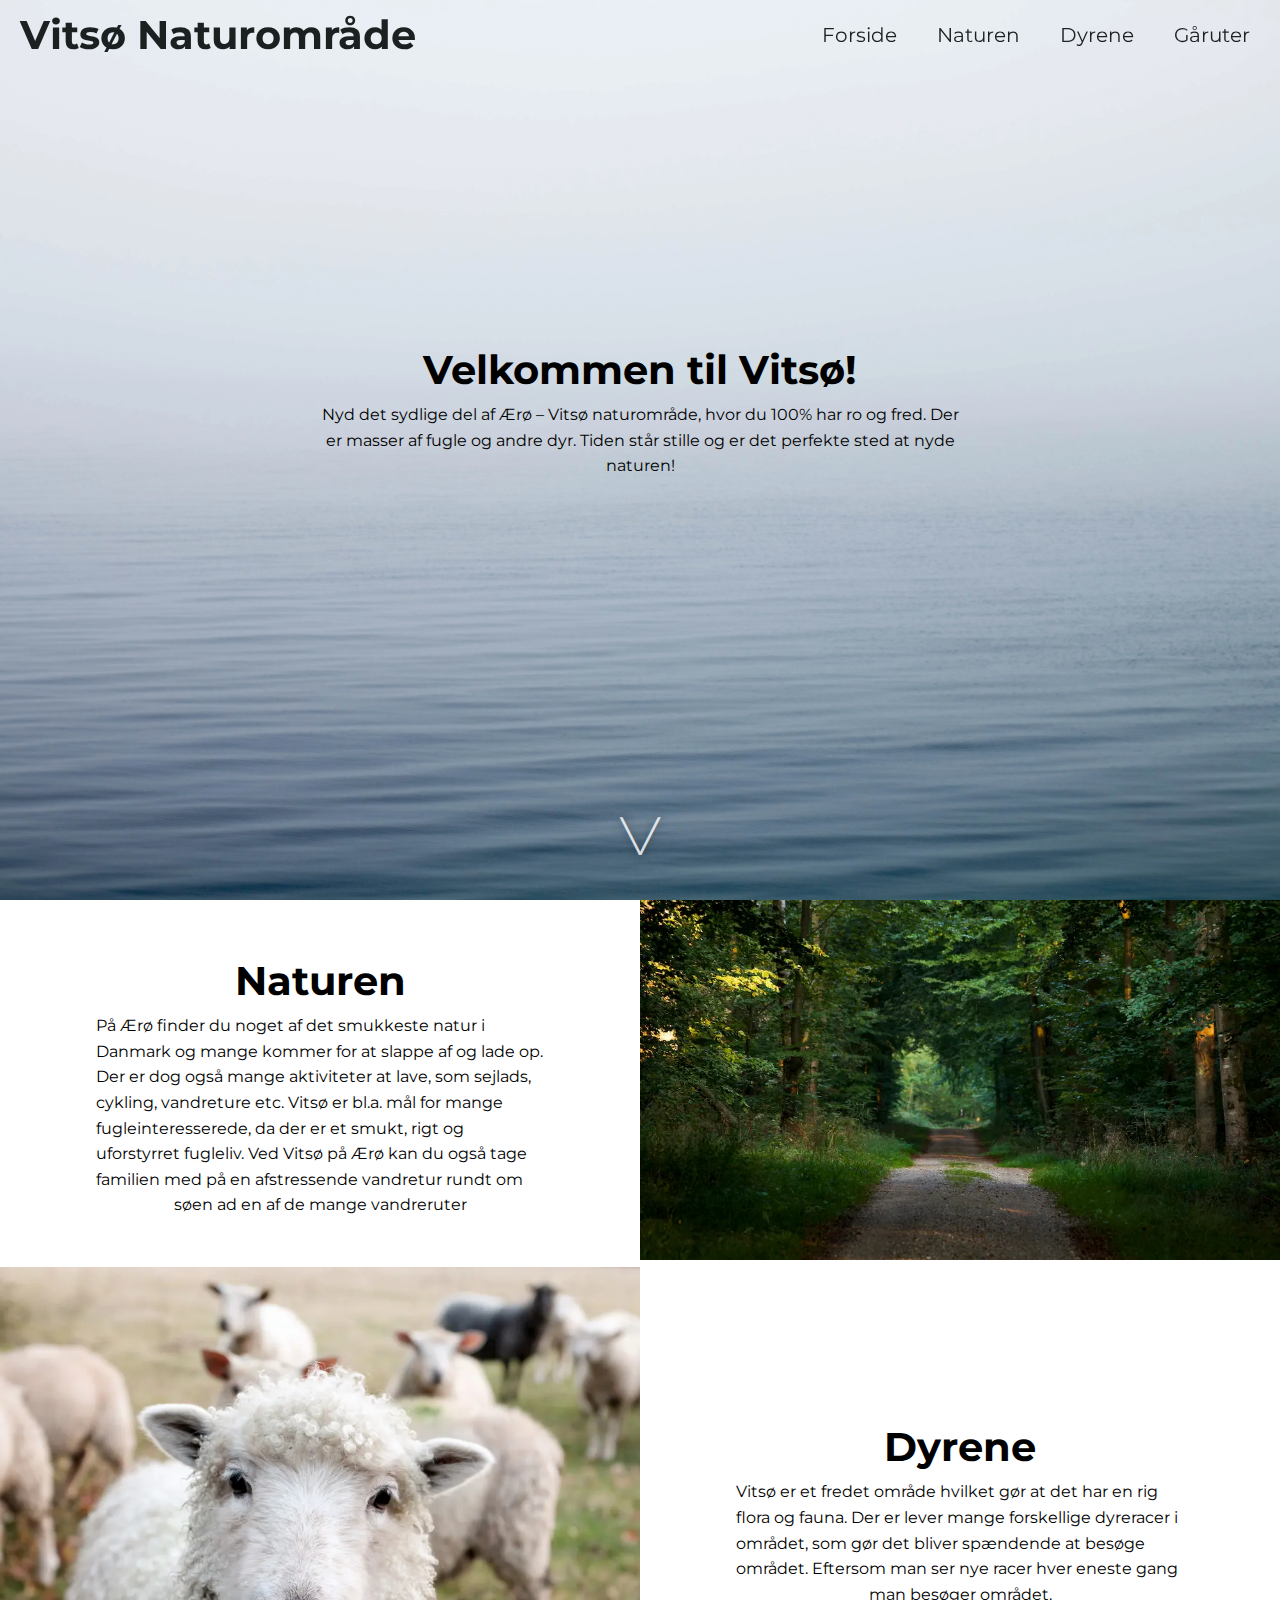
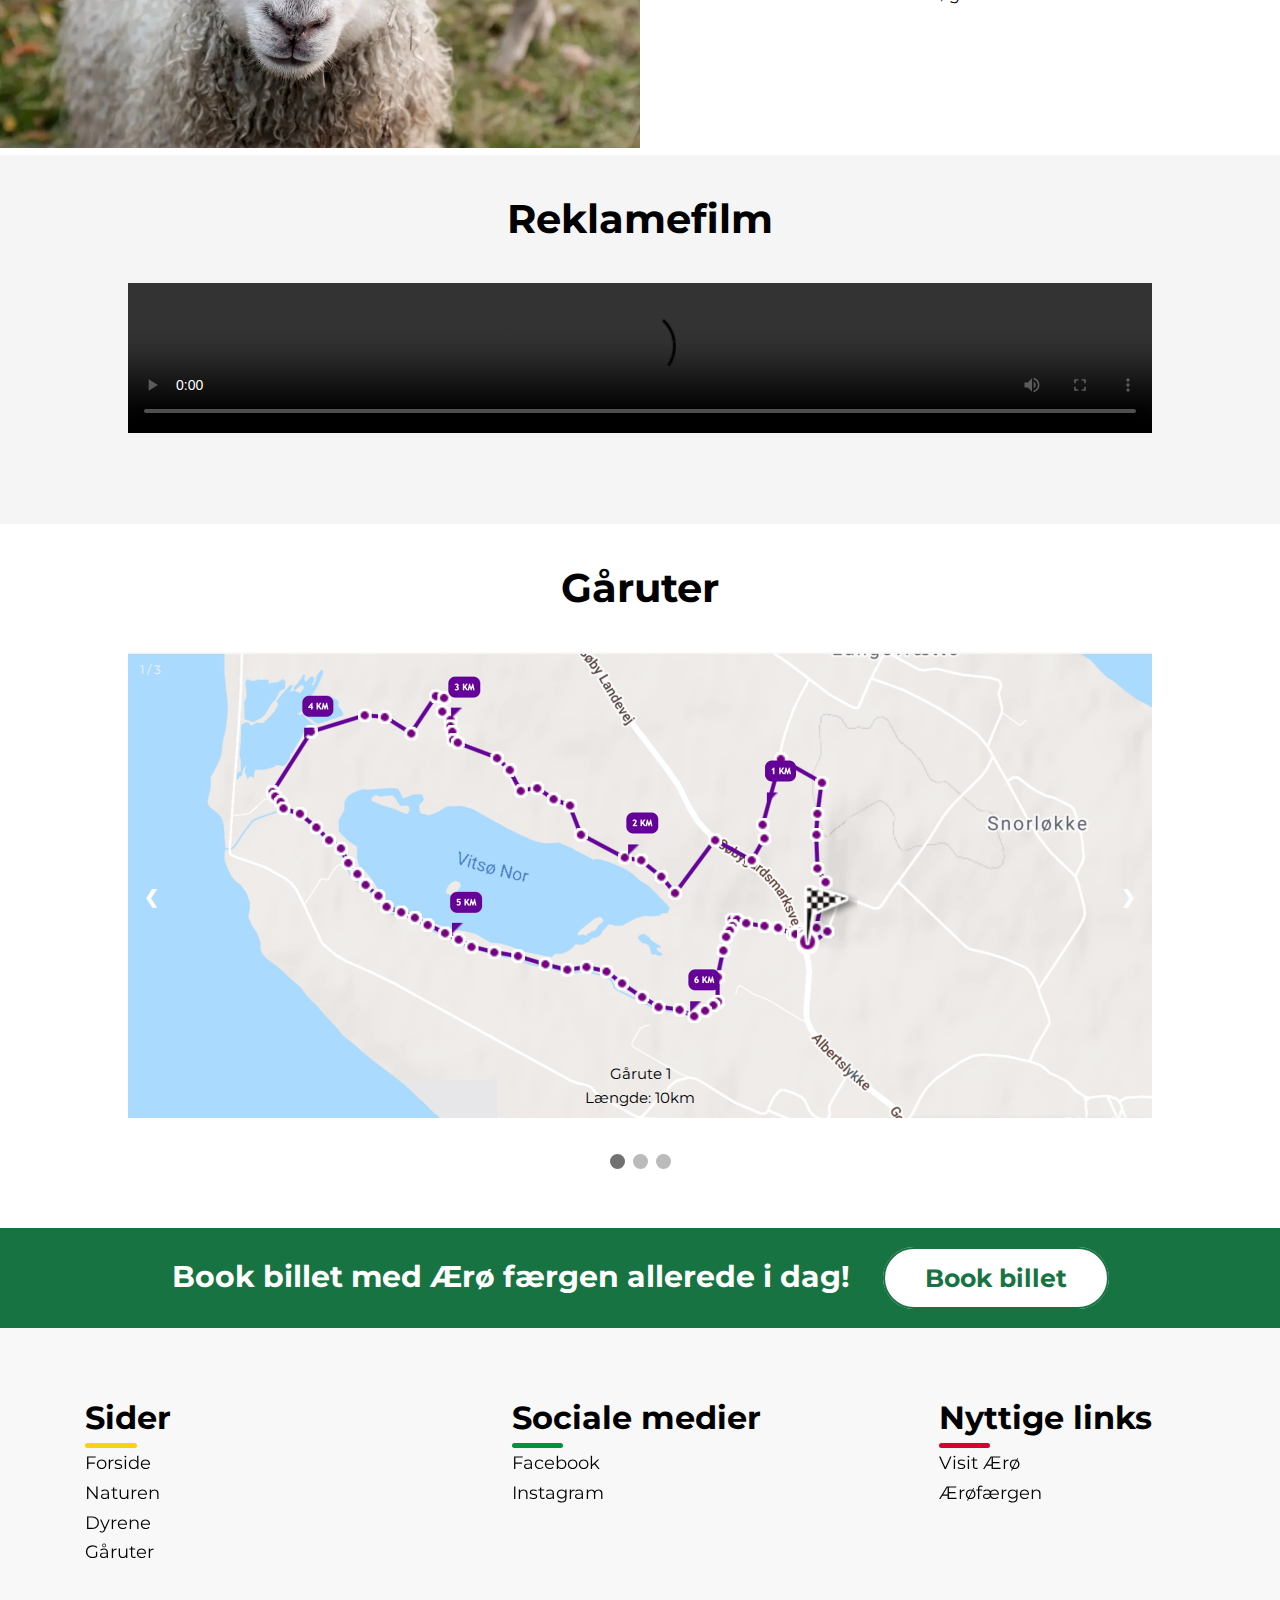
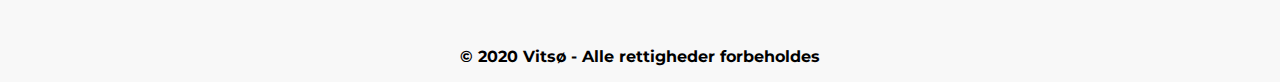
==== index.html @ 4b751e89 "Update index.html" ====
<!DOCTYPE html>
<html lang="da" dir="ltr">

<head>
  <meta charset="UTF-8">
  <meta name="viewport" content="width=device-width, initial-scale=1.0">
  <meta http-equiv="X-UA-Compatible" content="ie=edge">
  <title>Vitsø Naturområde</title>
  <link rel="stylesheet" href="style.css">
  <link rel="stylesheet" href="https://cdnjs.cloudflare.com/ajax/libs/font-awesome/5.11.2/css/all.min.css">
  <script src="javascript.js" defer></script>
  <meta name="description"
    content="Søen Vitsø er et fredet naturområde på det sydlige Ærø. Denne klimavenlige sø er bestemt et besøg værd, så hvis man er glad for vand, natur, fugle og frisk luft er Vitsø et must. ">
  <link href="https://fonts.googleapis.com/css?family=Montserrat&display=swap" rel="stylesheet">

</head>

<body>
  <nav id="navbar">
    <label class="navbar-toggle" id="js-navbar-toggle" for="chkToggle">
      <i class="fa fa-bars fa-fw"></i>
    </label>
    <a href="index.html#ommig">
      <h1 id="logo">Vitsø Naturområde</h1>
    </a>
    <input type="checkbox" id="chkToggle"></input>
    <ul class="main-nav" id="js-menu">

      <li>
        <a href="index.html#start" class="nav-links hvr-underline-from-center">Forside</a>
      </li>
      <li>
        <a href="index.html#naturen" class="nav-links hvr-underline-from-center">Naturen</a>
      </li>
      <li>
        <a href="index.html#dyrene" class="nav-links hvr-underline-from-center">Dyrene</a>
      </li>
      <li>
        <a href="index.html#ruter" class="nav-links hvr-underline-from-center">Gåruter</a>
      </li>
    </ul>
  </nav>

  <section>
    <div id="start">
      <div class="startHero">
        <div class="startHeroText">
          <h2>Velkommen til Vitsø!</h2>
          <p>Nyd det sydlige del af Ærø – Vitsø naturområde, hvor du 100% har ro og fred. Der er masser af fugle og
            andre dyr. Tiden står stille og er det perfekte sted at nyde naturen!</p>
        </div>
      </div>
      <div class="top-panel" onclick="scrollIndicator()"></div>
  </section>

  <section id="naturen">
    <div class="frontpageGrid">
      <div class="frontpageGridText">
        <h2>Naturen</h2>
        <p>På Ærø finder du noget af det smukkeste natur i Danmark og mange kommer for at slappe af og lade op. Der er
          dog også mange aktiviteter at lave, som sejlads, cykling, vandreture etc. Vitsø er bl.a. mål for mange
          fugleinteresserede, da der
          er et smukt, rigt og uforstyrret fugleliv. Ved Vitsø på Ærø kan du også tage familien med på en afstressende
          vandretur rundt om søen ad en af de mange vandreruter</p>
      </div>
      <picture>
        <source srcset="assets/skov.webp" type="image/webp" class="frontpageGridImg" alt="billede af skov">
        <source srcset="assets/skov.jpg" type="image/jpeg" class="frontpageGridImg" alt="billede af skov">
        <img src="assets/skov.jpg" class="frontpageGridImg" alt="billede af skov">
      </picture>

    </div>


  </section>

  <section id="dyrene">
    <div class="frontpageGrid">
      <picture>
        <source srcset="assets/dyr.webp" type="image/webp" class="frontpageGridImg desktopGridImage"
          alt="billede af en flok får">
        <source srcset="assets/dyr.jpg" type="image/jpeg" class="frontpageGridImg desktopGridImage"
          alt="billede af en flok får">
        <img src="assets/dyr.jpg" class="frontpageGridImg desktopGridImage" alt="billede af en flok får">
      </picture>
      <div class="frontpageGridText">
        <h2>Dyrene</h2>
        <p>Vitsø er et fredet område hvilket gør at det har en rig flora og fauna. Der er lever mange forskellige
          dyreracer i området, som gør det bliver spændende at besøge området. Eftersom man ser nye racer hver eneste
          gang man besøger området.
        </p>
      </div>
      <picture>
        <source srcset="assets/dyr.webp" type="image/webp" class="frontpageGridImg mobileGridImage"
          alt="billede af en flok får">
        <source srcset="assets/dyr.jpg" type="image/jpeg" class="frontpageGridImg mobileGridImage"
          alt="billede af en flok får">
        <img src="assets/dyr.jpg" class="frontpageGridImg mobileGridImage" alt="billede af en flok får">
      </picture>
    </div>
  </section>
  <section>
    <!-- Reklamevideo-->
    <div>
      <h2 class="videotekst">Reklamefilm</h2>
    </div>
    <div class="reklameVideo">
      <video controls>
        <source src="assets/video/reklamefilm1.mp4">
      </video>



      <!--  <iframe src="https://www.youtube.com/embed/43UK_nOrSzc" width="960" height="540" frameborder="0"
        allow="autoplay; fullscreen" allowfullscreen></iframe>
    -->
    </div>
  </section>

  <section>
    <div id="ruter">
      <div class="slideShow">
        <h2>Gåruter</h2> <!-- Slideshow container -->
        <div class="slideshow-container">

          <!-- Full-width images with number and caption text -->
          <div class="mySlides fade">
            <div class="numbertext">1 / 3</div>
            <img src="assets/kort1.png" style="width:100%">
            <div class="text">Gårute 1 <br> Længde: 10km</div>
          </div>

          <div class="mySlides fade">
            <div class="numbertext">2 / 3</div>
            <img src="assets/kort1.png" style="width:100%">
            <div class="text">Gårute 2 <br> Længde: 10km</div>
          </div>

          <div class="mySlides fade">
            <div class="numbertext">3 / 3</div>
            <img src="assets/kort1.png" style="width:100%">
            <div class="text">Gårute 3 <br> Længde: 10km</div>
          </div>

          <!-- Next and previous buttons -->
          <a class="prev" onclick="plusSlides(-1)">&#10094;</a>
          <a class="next" onclick="plusSlides(1)">&#10095;</a>
        </div>
        <br>

        <!-- The dots/circles -->
        <div style="text-align:center">
          <span class="dot" onclick="currentSlide(1)"></span>
          <span class="dot" onclick="currentSlide(2)"></span>
          <span class="dot" onclick="currentSlide(3)"></span>
        </div>
      </div>
    </div>
  </section>

  <footer>

    <div class="callToAction">
      <span>
        Book billet med Ærø færgen allerede i dag!
        <a href="case.html" class="book">Book billet</a>
      </span>
    </div>
    <div class="footerGrid">
      <div class="footerGridText">
        <h3>Sider</h3>
        <hr class="hr1">
        <ul>
          <a href="" class="hvr-underline-from-center">
            <li>Forside</li>
          </a>
          <br>
          <a href="" class="hvr-underline-from-center">
            <li>Naturen</li>
          </a>
          <br>
          <a href="" class="hvr-underline-from-center">
            <li>Dyrene</li>
          </a>
          <br>
          <a href="" class="hvr-underline-from-center">
            <li>Gåruter</li>
          </a>
        </ul>
        <br>

      </div>
      <div class="footerGridText">
        <h3>Sociale medier</h3>
        <hr class="hr2">
        <ul>
          <a href="" class="hvr-underline-from-center">
            <li>Facebook </li>
          </a>
          <br>
          <a href="" class="hvr-underline-from-center">
            <li>Instagram</li>
          </a>
        </ul>
        <br>
      </div>
      <div class="footerGridText">
        <h3>Nyttige links</h3>
        <hr class="hr3">
        <ul>
          <a href="" class="hvr-underline-from-center">
            <li>Visit Ærø </li>
          </a>
          <br>
          <a href="" class="hvr-underline-from-center">
            <li>Ærøfærgen </li>
          </a>
        </ul>
        <br>
      </div>
    </div>
    <div class="footerCopyright">
      <p>© 2020 Vitsø - Alle rettigheder forbeholdes</p>
    </div>
  </footer>

</body>

</html>
---- style.css ----
@charset "UTF-8";

/* CSS Document */
* {
  box-sizing: border-box;
  line-height: 1.6;
  margin: 0;
  padding: 0;
}

html {
  scroll-behavior: smooth;
}

body,
html {
  background-color: #f5f5f5;
  font-family: 'Montserrat', sans-serif;
  height: 100%;
  padding-top: 0;
  width: 100%;
}

h2 {
  text-align: center;
  font-size: 250%;
}

h3 {
  font-size: 200%;
}

h4 {
  font-size: 150%;
}

nav {
  position: relative;
  z-index: 100;
}

#navbar {
  position: fixed;
  top: 0;
  width: 100%;
  font-size: 18px;
  transition: 0.4s;
}

.main-nav {
  list-style-type: none;
  display: none;
}

.nav-links,
#logo {
  text-decoration: none;
  color: #1b2021;
}

.main-nav li {
  text-align: center;
  margin: 15px auto;
}

#logo {
  text-decoration: none;
  display: inline-block;
  font-size: 40px;
  margin-top: 10px;
  margin-left: 20px;
}

.nav-links {
  font-size: 20px;
}

.navbar-toggle {
  vertical-align: middle;
  position: absolute;
  top: 15px;
  right: 20px;
  cursor: pointer;
  color: #1b2021;
  font-size: 24px;
}

#chkToggle {
  display: none;
}

#chkToggle:checked+ul.main-nav {
  display: block;
}

li a:hover {
  text-decoration: none;
  color: #1b2021;
}

a {
  text-decoration: none;
  color: black;
}

.hvr-underline-from-center {
  display: inline-block;
  vertical-align: middle;
  -webkit-transform: perspective(1px) translateZ(0);
  transform: perspective(1px) translateZ(0);
  box-shadow: 0 0 1px rgba(0, 0, 0, 0);
  position: relative;
  overflow: hidden;
}

.hvr-underline-from-center:before {
  content: "";
  position: absolute;
  z-index: -1;
  left: 51%;
  right: 51%;
  bottom: 0;
  background: #1b2021;
  height: 4px;
  -webkit-transition-property: left, right;
  transition-property: left, right;
  -webkit-transition-duration: 0.3s;
  transition-duration: 0.3s;
  -webkit-transition-timing-function: ease-out;
  transition-timing-function: ease-out;
}

.hvr-underline-from-center:hover:before,
.hvr-underline-from-center:focus:before,
.hvr-underline-from-center:active:before {
  left: 0;
  right: 0;
}

.startHero {
  background-image: url("assets/vand.webp");
  height: 100vh;
  background-position: center;
  background-repeat: no-repeat;
  background-size: cover;
  position: relative;
}

.startHeroText {
  text-align: center;
  text-align-last: center;
  position: absolute;
  top: 40%;
  left: 50%;
  transform: translate(-50%, -50%);
}

.startHeroText h2 {
  margin-top: 15%;
}

.top-panel::before {
  content: '╲╱';
  color: #fff;
  position: absolute;
  opacity: 0.8;
  text-shadow: 0 0 .5rem rgba(0, 0, 0, 0.5);
  width: 6rem;
  font-size: 2rem;
  height: 4rem;
  line-height: 4rem;
  text-align: center;
  bottom: 2rem;
  margin-left: -3rem;
  left: 50%;
  animation: bounce 1s ease infinite;
}

@keyframes bounce {
  50% {
    transform: translateY(-50%);
  }

  100% {
    transform: translateY(0);
  }
}

.frontpageGrid {
  background-color: white;
  display: grid;
  text-align: center;
  grid-template-columns: repeat(2, 1fr);
  /*padding-bottom: 4%;*/
}

.frontpageGridText {
  width: 70%;
  text-align: left;
  margin: auto;
  text-align-last: center;
}

.frontpageGridImg {
  width: 100%;
}

.break {
  background: #177342;
  border: none;
  height: 7px;
  margin: 0 auto;
  margin-top: 30px;
  margin-bottom: 50px;
  position: relative;
  text-align: center;
  top: 20px;
  width: 10%;
  border-radius: 50px;
}

hr {
  border: 0;
}

/*
#dyrene {
  padding-top: 9%;
  padding-bottom: 4%;
}

#naturen {
  padding-top: 9%;
  padding-bottom: 4%;
}
*/
#ruter {
  padding-top: 2.5%;
  padding-bottom: -0.5%;
}

#ruter h2 {
  padding-top: 2.5%;
  padding-bottom: 2.5%;
}

.videotekst {
  margin-top: 2.5%;
  margin-bottom: -1.5%;
}

.reklameVideo {
  text-align: center;
  padding-top: 4%;
  padding-bottom: 4%;
}

.undersideGrid {
  display: grid;
  text-align: center;
  grid-template-columns: repeat(3, 1fr);
  margin: 0 auto;
}

.undersideGridContent {
  position: relative;
  text-align: center;
  color: #FFFFFF;
  padding: 1rem;
}

.undersideGridImg {
  width: 100%;
}

.undersideGridText {
  font-size: 25px;
  position: absolute;
  bottom: 1.5rem;
  left: 1.5rem;
}

.undersideGridContent:hover {
  transform: scale(1.05);
  transition: 0.7s;
}

.callToAction {
  font-size: 30px;
  font-weight: bold;
  text-align: center;
  background-color: #177342;
  color: #FFFFFF;
  padding-top: 25px;
  padding-bottom: 20px;
  width: 100%;
  height: 100px;
}

.book {
  color: #177342;
  background-color: #FFFFFF;
  font-size: 25px;
  padding: 14px 40px;
  border-radius: 50px;
  font-weight: bold;
  text-decoration: none;
  margin: auto;
  margin-left: 25px;
  border: 2.5px solid;
}

.book:hover {
  color: #FFFFFF;
  background-color: #177342;
  border: 2.5px solid;
  transition-duration: 0.2s;
}

footer {
  background-color: #f8f8f8;
}

.footerGrid {
  margin-top: 5%;
  display: grid;
  grid-template-columns: repeat(3, 1fr);
}

.footerGridText {
  padding-left: 20%;
}

.footerGridText ul {
  font-size: 18px;
}

.footerGrid hr {
  border: none;
  height: 5px;
  text-align: left;
  top: 20px;
  width: 15%;
  border-radius: 50px;
}

.hr1 {
  background: #FCD20F;
}

.hr2 {
  background: #00933D;
}

.hr3 {
  background: #D10430;
}

.footerCopyright {
  margin-top: 4%;
  text-align: center;
  font-weight: bold;
  padding-bottom: 1%;
}

.slideShow {
  padding-bottom: 4%;
  background-color: white;
}

video {
  width: 80vw;
  height: auto;
}

/* Slideshow container */
.slideshow-container {
  max-width: 80vw;
  position: relative;
  margin: auto;
}

/* Hide the images by default */
.mySlides {
  display: none;
}

/* Next & previous buttons */
.prev,
.next {
  cursor: pointer;
  position: absolute;
  top: 50%;
  width: auto;
  margin-top: -22px;
  padding: 16px;
  color: white;
  font-weight: bold;
  font-size: 18px;
  transition: 0.6s ease;
  border-radius: 0 3px 3px 0;
  user-select: none;
}

/* Position the "next button" to the right */
.next {
  right: 0;
  border-radius: 3px 0 0 3px;
}

/* On hover, add a black background color with a little bit see-through */
.prev:hover,
.next:hover {
  background-color: rgba(0, 0, 0, 0.8);
}

/* Caption text */
.text {
  font-size: 15px;
  padding: 8px 12px;
  position: absolute;
  bottom: 8px;
  width: 100%;
  text-align: center;
}

/* Number text (1/3 etc) */
.numbertext {
  color: #f2f2f2;
  font-size: 12px;
  padding: 8px 12px;
  position: absolute;
  top: 0;
}

/* The dots/bullets/indicators */
.dot {
  cursor: pointer;
  height: 15px;
  width: 15px;
  margin: 0 2px;
  background-color: #bbb;
  border-radius: 50%;
  display: inline-block;
  transition: background-color 0.6s ease;
}

.active,
.dot:hover {
  background-color: #717171;
}

/* Fading animation */
.fade {
  -webkit-animation-name: fade;
  -webkit-animation-duration: 1.5s;
  animation-name: fade;
  animation-duration: 1.5s;
}

@-webkit-keyframes fade {
  from {
    opacity: .4
  }

  to {
    opacity: 1
  }
}

@keyframes fade {
  from {
    opacity: .4
  }

  to {
    opacity: 1
  }
}

@media (max-width: 1000px) {
  .frontpageGrid {
    grid-template-columns: repeat(1, 1fr);
    grid-gap: 1rem;
  }
}

@media screen and (min-width: 1000px) {
  #navbar {
    display: flex;
    justify-content: space-between;
    padding-bottom: 0;
    height: 70px;
    align-items: center;
  }

  #chkToggle:checked+ul.main-nav {
    display: flex;
  }

  .main-nav {
    display: flex;
    margin-right: 30px;
    flex-direction: row;
    justify-content: flex-end;
  }

  .main-nav li {
    margin: 0;
  }

  .nav-links {
    margin-left: 40px;
  }

  #logo {
    margin-top: 0;
  }

  .navbar-toggle {
    display: none;
  }

  .nav-links:hover {
    color: #1b2021;
    text-decoration: none;
  }
}

@media (max-width: 900px) {
  .desktopGridImage {
    display: none;
  }
}

@media (min-width: 900px) {
  .mobileGridImage {
    display: none;
  }
}

@media (max-width:900px) {
  .callToAction {
    display: none;
  }
}

@media (max-width: 900px) {
  .footerGrid {
    grid-template-columns: repeat(1, 1fr);
  }
}
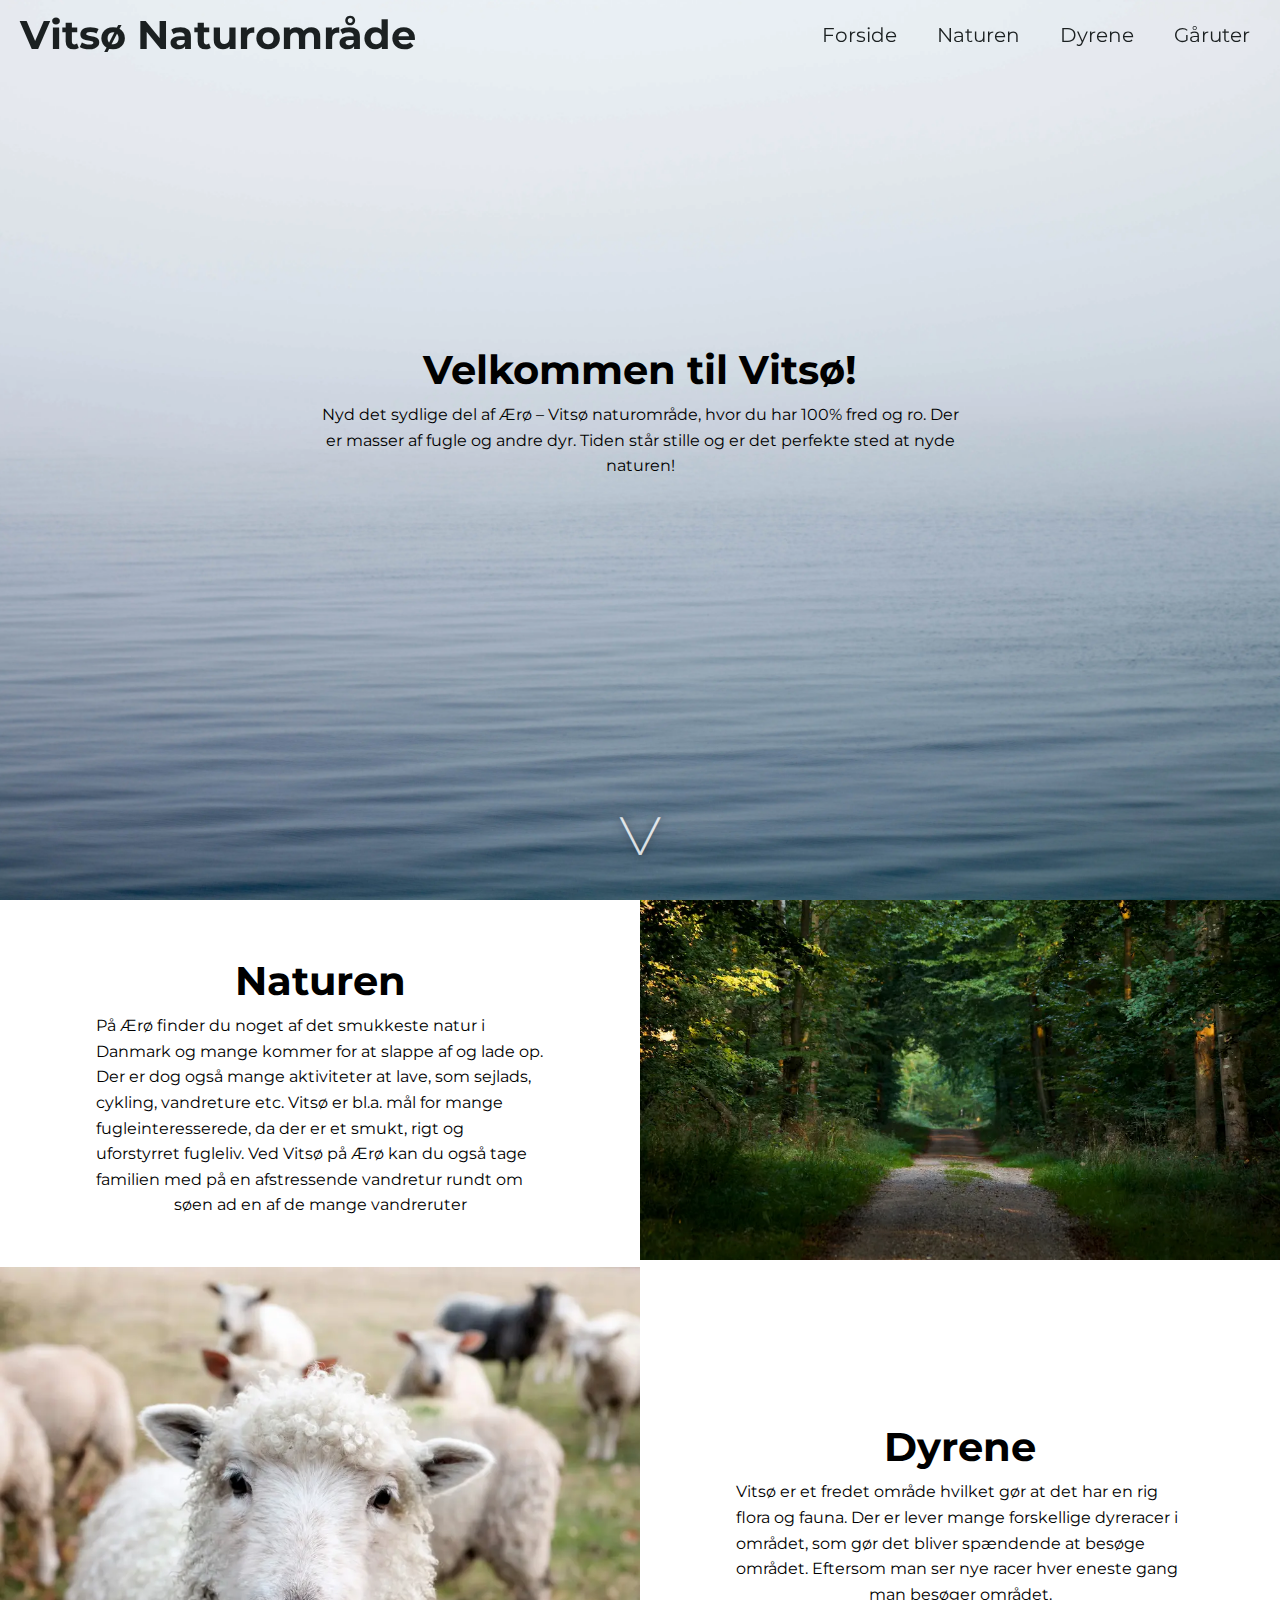
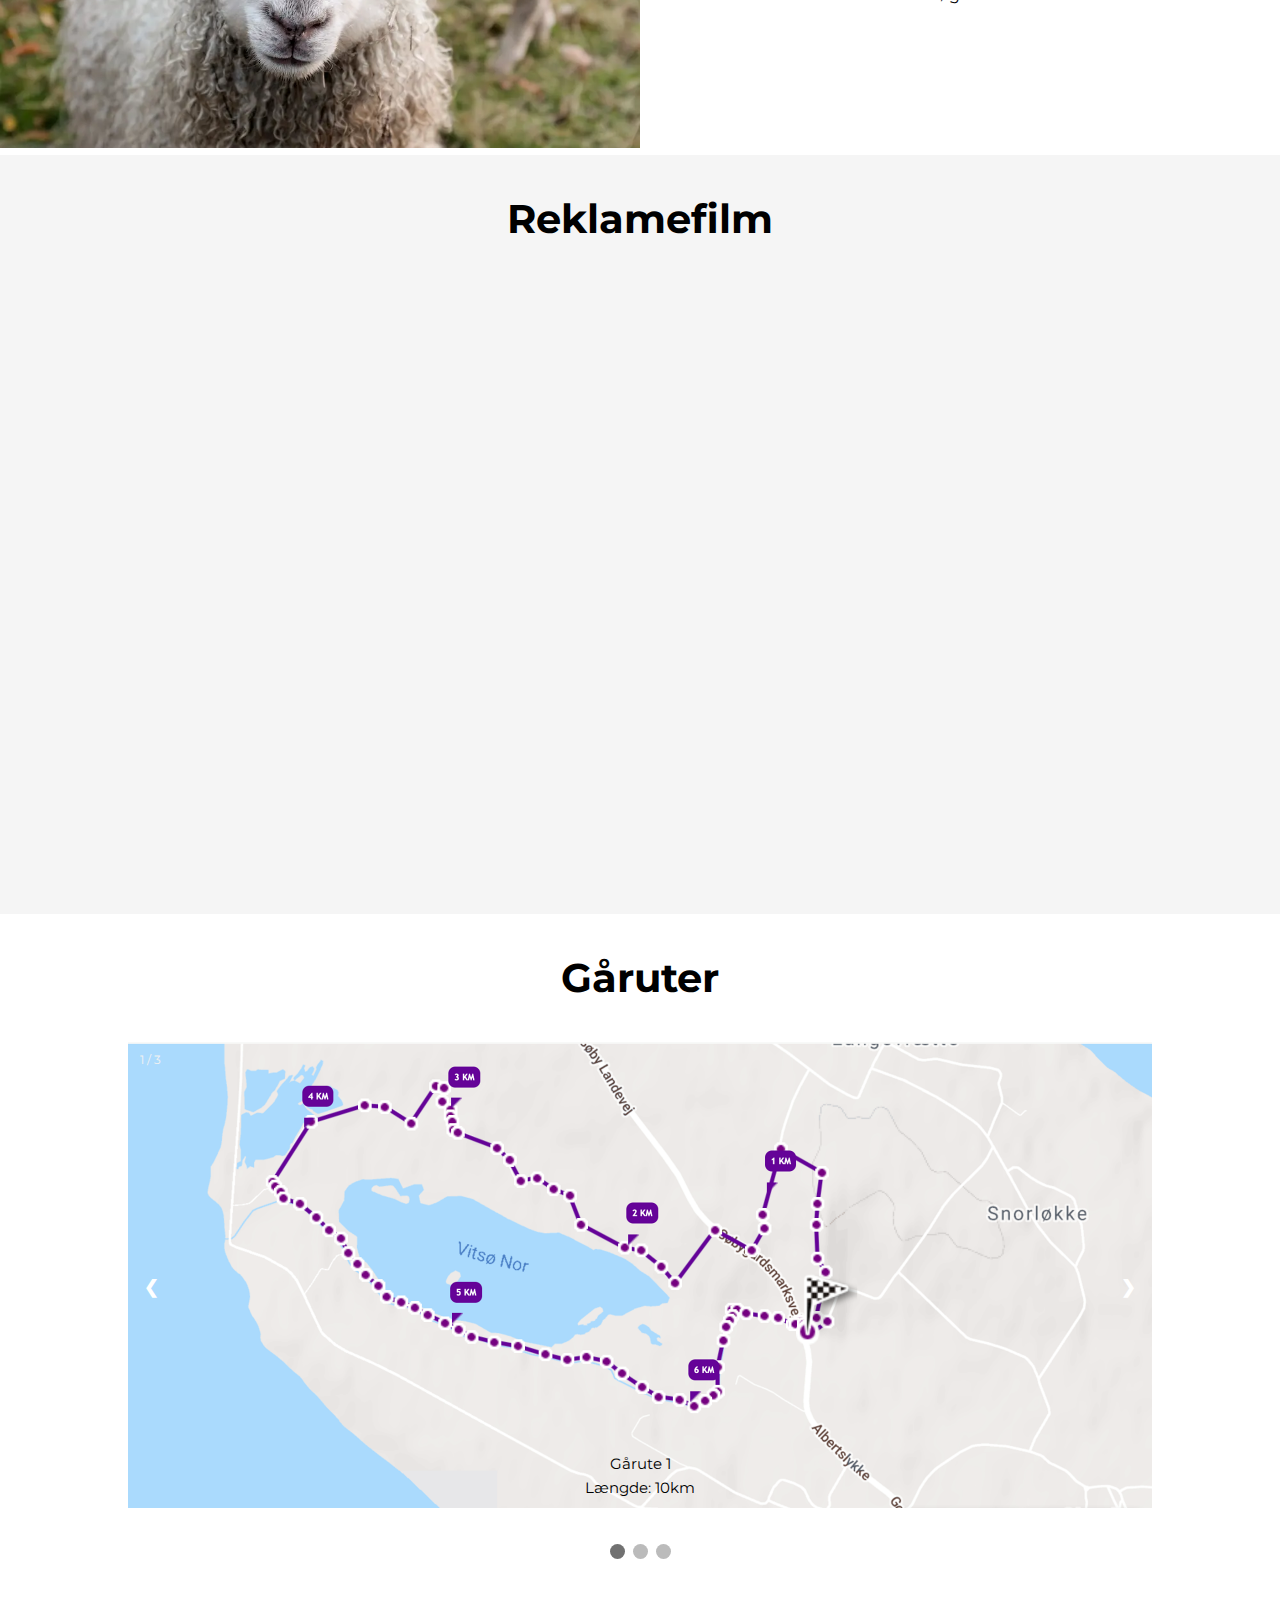
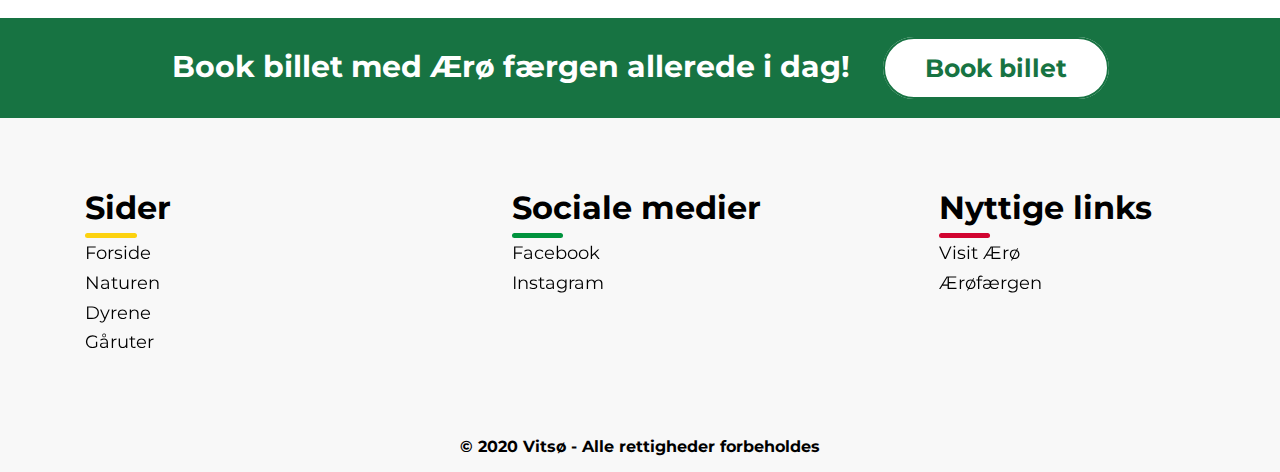
==== commit 06d9193d: "Update index.html" ====
--- a/index.html
+++ b/index.html
@@ -46,7 +46,7 @@
       <div class="startHero">
         <div class="startHeroText">
           <h2>Velkommen til Vitsø!</h2>
-          <p>Nyd det sydlige del af Ærø – Vitsø naturområde, hvor du 100% har ro og fred. Der er masser af fugle og
+          <p>Nyd det sydlige del af Ærø – Vitsø naturområde, hvor du har 100% fred og ro. Der er masser af fugle og
             andre dyr. Tiden står stille og er det perfekte sted at nyde naturen!</p>
         </div>
       </div>
@@ -105,15 +105,15 @@
       <h2 class="videotekst">Reklamefilm</h2>
     </div>
     <div class="reklameVideo">
-      <video controls>
+      <!--<video controls>
         <source src="assets/video/reklamefilm1.mp4">
       </video>
-
-
-
-      <!--  <iframe src="https://www.youtube.com/embed/43UK_nOrSzc" width="960" height="540" frameborder="0"
+    -->
+
+
+      <iframe src="https://www.youtube.com/embed/43UK_nOrSzc" width="960" height="540" frameborder="0"
         allow="autoplay; fullscreen" allowfullscreen></iframe>
-    -->
+
     </div>
   </section>
 
@@ -126,19 +126,19 @@
           <!-- Full-width images with number and caption text -->
           <div class="mySlides fade">
             <div class="numbertext">1 / 3</div>
-            <img src="assets/kort1.png" style="width:100%">
+            <img src="assets/kort1.png" alt="vitsø gårute 1" style="width:100%">
             <div class="text">Gårute 1 <br> Længde: 10km</div>
           </div>
 
           <div class="mySlides fade">
             <div class="numbertext">2 / 3</div>
-            <img src="assets/kort1.png" style="width:100%">
+            <img src="assets/kort1.png" alt="vitsø gårute 1" style="width:100%">
             <div class="text">Gårute 2 <br> Længde: 10km</div>
           </div>
 
           <div class="mySlides fade">
             <div class="numbertext">3 / 3</div>
-            <img src="assets/kort1.png" style="width:100%">
+            <img src="assets/kort1.png" alt="vitsø gårute 1" style="width:100%">
             <div class="text">Gårute 3 <br> Længde: 10km</div>
           </div>
 
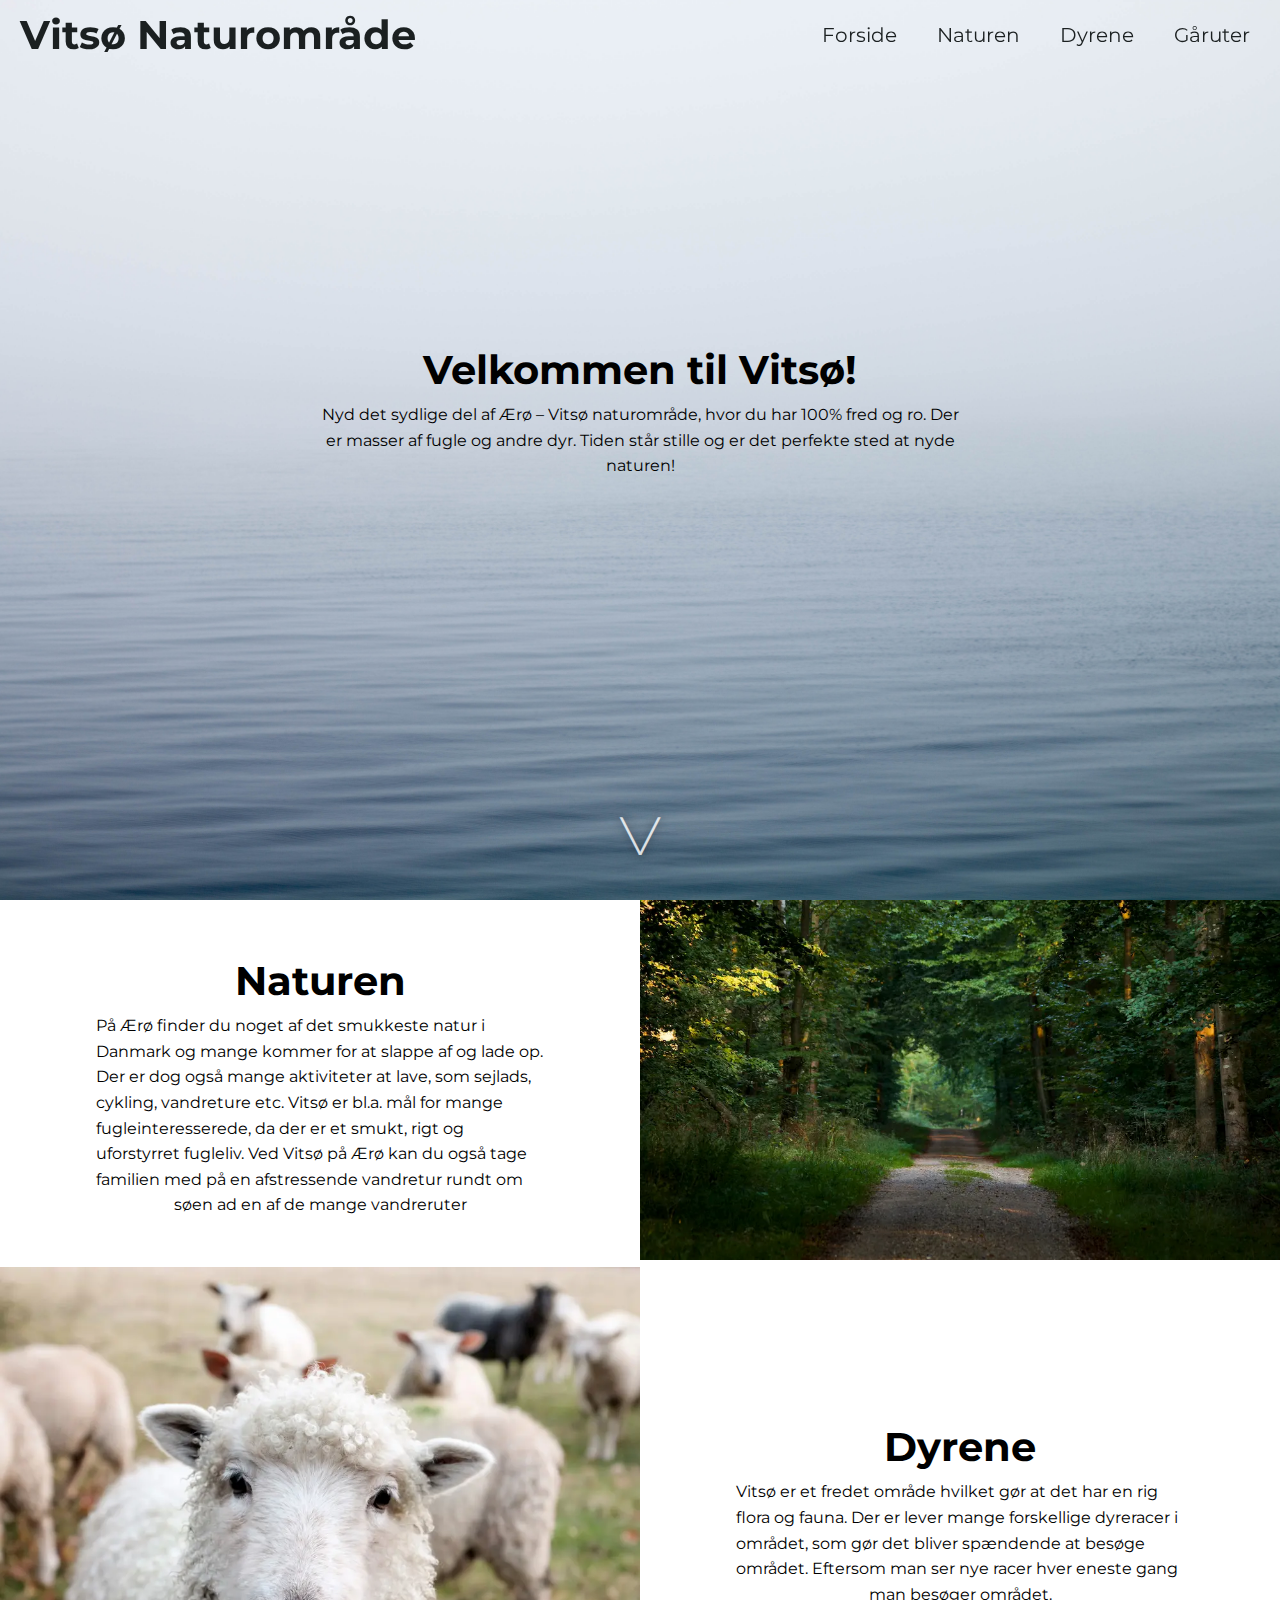
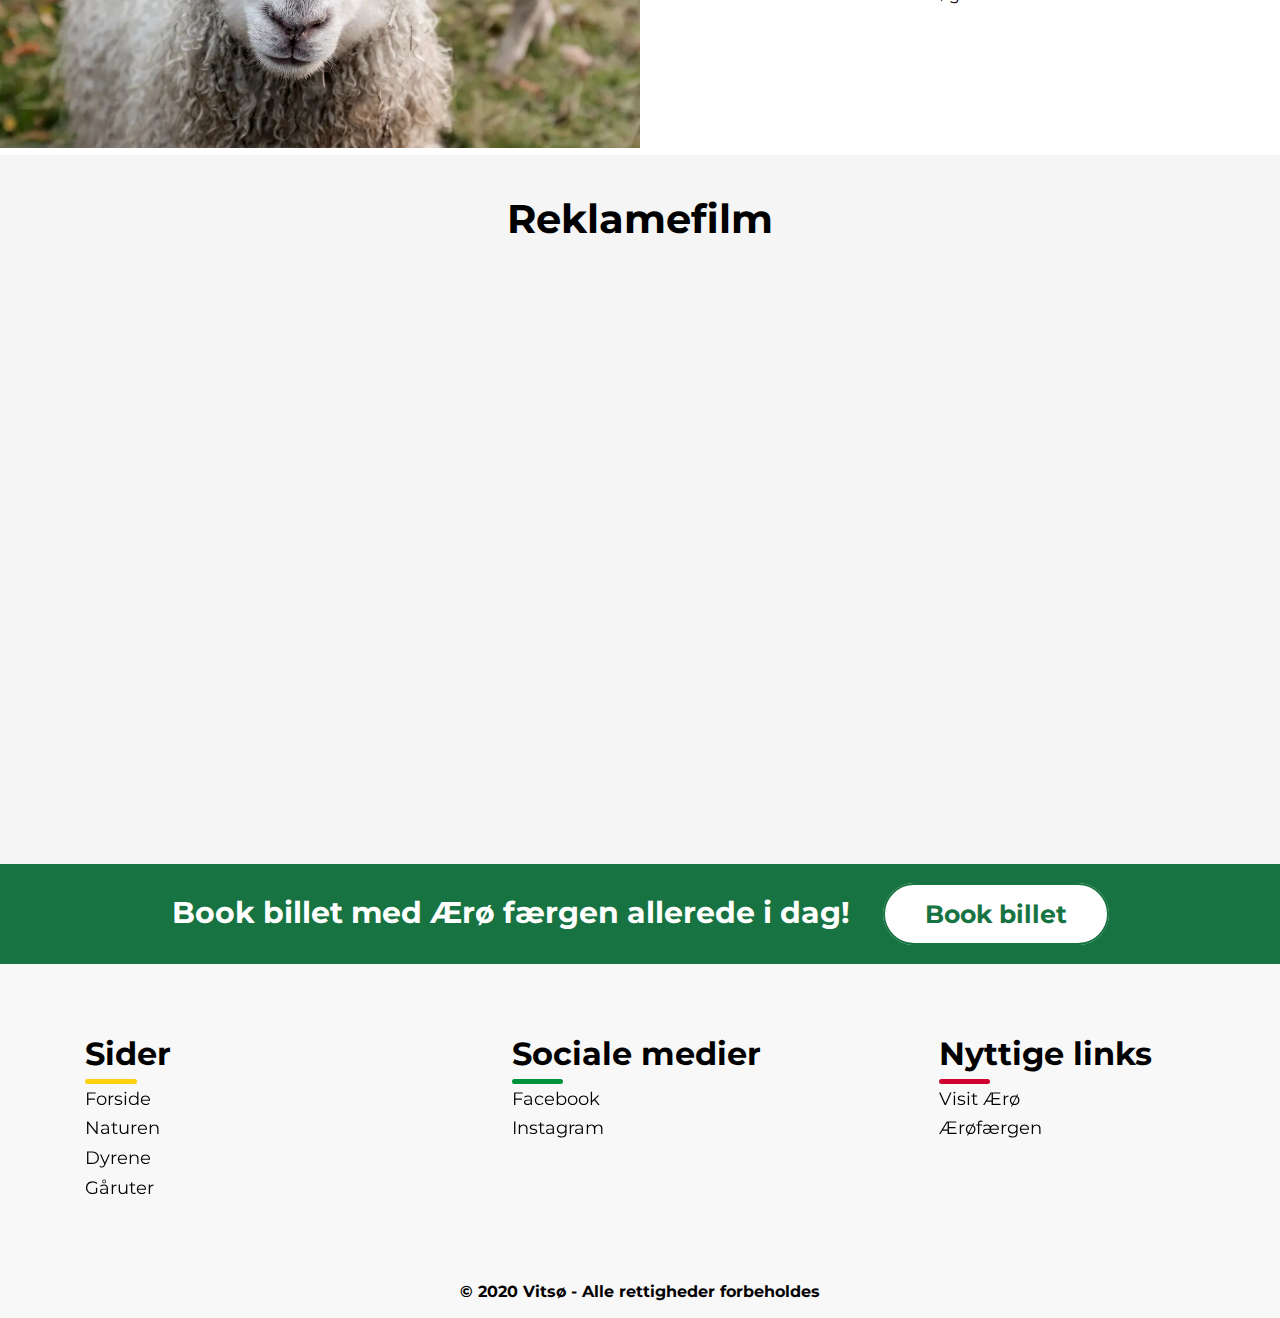
==== commit d6baec58: "fjernelse af slider + cleanup af koden" ====
--- a/index.html
+++ b/index.html
@@ -25,7 +25,6 @@
     </a>
     <input type="checkbox" id="chkToggle"></input>
     <ul class="main-nav" id="js-menu">
-
       <li>
         <a href="index.html#start" class="nav-links hvr-underline-from-center">Forside</a>
       </li>
@@ -68,10 +67,7 @@
         <source srcset="assets/skov.jpg" type="image/jpeg" class="frontpageGridImg" alt="billede af skov">
         <img src="assets/skov.jpg" class="frontpageGridImg" alt="billede af skov">
       </picture>
-
     </div>
-
-
   </section>
 
   <section id="dyrene">
@@ -99,67 +95,22 @@
       </picture>
     </div>
   </section>
-  <section>
-    <!-- Reklamevideo-->
-    <div>
-      <h2 class="videotekst">Reklamefilm</h2>
-    </div>
-    <div class="reklameVideo">
-      <!--<video controls>
-        <source src="assets/video/reklamefilm1.mp4">
-      </video>
-    -->
-
-
-      <iframe src="https://www.youtube.com/embed/43UK_nOrSzc" width="960" height="540" frameborder="0"
-        allow="autoplay; fullscreen" allowfullscreen></iframe>
-
-    </div>
-  </section>
 
   <section>
-    <div id="ruter">
-      <div class="slideShow">
-        <h2>Gåruter</h2> <!-- Slideshow container -->
-        <div class="slideshow-container">
-
-          <!-- Full-width images with number and caption text -->
-          <div class="mySlides fade">
-            <div class="numbertext">1 / 3</div>
-            <img src="assets/kort1.png" alt="vitsø gårute 1" style="width:100%">
-            <div class="text">Gårute 1 <br> Længde: 10km</div>
-          </div>
-
-          <div class="mySlides fade">
-            <div class="numbertext">2 / 3</div>
-            <img src="assets/kort1.png" alt="vitsø gårute 1" style="width:100%">
-            <div class="text">Gårute 2 <br> Længde: 10km</div>
-          </div>
-
-          <div class="mySlides fade">
-            <div class="numbertext">3 / 3</div>
-            <img src="assets/kort1.png" alt="vitsø gårute 1" style="width:100%">
-            <div class="text">Gårute 3 <br> Længde: 10km</div>
-          </div>
-
-          <!-- Next and previous buttons -->
-          <a class="prev" onclick="plusSlides(-1)">&#10094;</a>
-          <a class="next" onclick="plusSlides(1)">&#10095;</a>
-        </div>
-        <br>
-
-        <!-- The dots/circles -->
-        <div style="text-align:center">
-          <span class="dot" onclick="currentSlide(1)"></span>
-          <span class="dot" onclick="currentSlide(2)"></span>
-          <span class="dot" onclick="currentSlide(3)"></span>
+    <div>
+      <div>
+        <h2 class="videoTekst">Reklamefilm</h2>
+      </div>
+      <div class="reklameVideo">
+        <div class="videoWrapper">
+          <iframe src="https://www.youtube.com/embed/43UK_nOrSzc" width="960" height="540" frameborder="0"
+            allow="autoplay; fullscreen" allowfullscreen></iframe>
         </div>
       </div>
     </div>
   </section>
 
   <footer>
-
     <div class="callToAction">
       <span>
         Book billet med Ærø færgen allerede i dag!
@@ -188,7 +139,6 @@
           </a>
         </ul>
         <br>
-
       </div>
       <div class="footerGridText">
         <h3>Sociale medier</h3>
--- a/style.css
+++ b/style.css
@@ -1,6 +1,5 @@
 @charset "UTF-8";
 
-/* CSS Document */
 * {
   box-sizing: border-box;
   line-height: 1.6;
@@ -138,7 +137,7 @@
 }
 
 .startHero {
-  background-image: url("assets/vand.webp");
+  background-image: url("assets/vand.jpg");
   height: 100vh;
   background-position: center;
   background-repeat: no-repeat;
@@ -191,7 +190,8 @@
   display: grid;
   text-align: center;
   grid-template-columns: repeat(2, 1fr);
-  /*padding-bottom: 4%;*/
+  /*padding-bottom: 4%;
+	*/
 }
 
 .frontpageGridText {
@@ -223,17 +223,6 @@
   border: 0;
 }
 
-/*
-#dyrene {
-  padding-top: 9%;
-  padding-bottom: 4%;
-}
-
-#naturen {
-  padding-top: 9%;
-  padding-bottom: 4%;
-}
-*/
 #ruter {
   padding-top: 2.5%;
   padding-bottom: -0.5%;
@@ -244,7 +233,7 @@
   padding-bottom: 2.5%;
 }
 
-.videotekst {
+.videoTekst {
   margin-top: 2.5%;
   margin-bottom: -1.5%;
 }
@@ -253,6 +242,25 @@
   text-align: center;
   padding-top: 4%;
   padding-bottom: 4%;
+  width: 70%;
+  height: auto;
+  margin: auto;
+}
+
+.videoWrapper {
+  position: relative;
+  padding-bottom: 56.25%;
+  /* 16:9 */
+  padding-top: 25px;
+  height: 0;
+}
+
+.videoWrapper iframe {
+  position: absolute;
+  top: 0;
+  left: 0;
+  width: 100%;
+  height: 100%;
 }
 
 .undersideGrid {
@@ -368,116 +376,6 @@
   background-color: white;
 }
 
-video {
-  width: 80vw;
-  height: auto;
-}
-
-/* Slideshow container */
-.slideshow-container {
-  max-width: 80vw;
-  position: relative;
-  margin: auto;
-}
-
-/* Hide the images by default */
-.mySlides {
-  display: none;
-}
-
-/* Next & previous buttons */
-.prev,
-.next {
-  cursor: pointer;
-  position: absolute;
-  top: 50%;
-  width: auto;
-  margin-top: -22px;
-  padding: 16px;
-  color: white;
-  font-weight: bold;
-  font-size: 18px;
-  transition: 0.6s ease;
-  border-radius: 0 3px 3px 0;
-  user-select: none;
-}
-
-/* Position the "next button" to the right */
-.next {
-  right: 0;
-  border-radius: 3px 0 0 3px;
-}
-
-/* On hover, add a black background color with a little bit see-through */
-.prev:hover,
-.next:hover {
-  background-color: rgba(0, 0, 0, 0.8);
-}
-
-/* Caption text */
-.text {
-  font-size: 15px;
-  padding: 8px 12px;
-  position: absolute;
-  bottom: 8px;
-  width: 100%;
-  text-align: center;
-}
-
-/* Number text (1/3 etc) */
-.numbertext {
-  color: #f2f2f2;
-  font-size: 12px;
-  padding: 8px 12px;
-  position: absolute;
-  top: 0;
-}
-
-/* The dots/bullets/indicators */
-.dot {
-  cursor: pointer;
-  height: 15px;
-  width: 15px;
-  margin: 0 2px;
-  background-color: #bbb;
-  border-radius: 50%;
-  display: inline-block;
-  transition: background-color 0.6s ease;
-}
-
-.active,
-.dot:hover {
-  background-color: #717171;
-}
-
-/* Fading animation */
-.fade {
-  -webkit-animation-name: fade;
-  -webkit-animation-duration: 1.5s;
-  animation-name: fade;
-  animation-duration: 1.5s;
-}
-
-@-webkit-keyframes fade {
-  from {
-    opacity: .4
-  }
-
-  to {
-    opacity: 1
-  }
-}
-
-@keyframes fade {
-  from {
-    opacity: .4
-  }
-
-  to {
-    opacity: 1
-  }
-}
-
 @media (max-width: 1000px) {
   .frontpageGrid {
     grid-template-columns: repeat(1, 1fr);
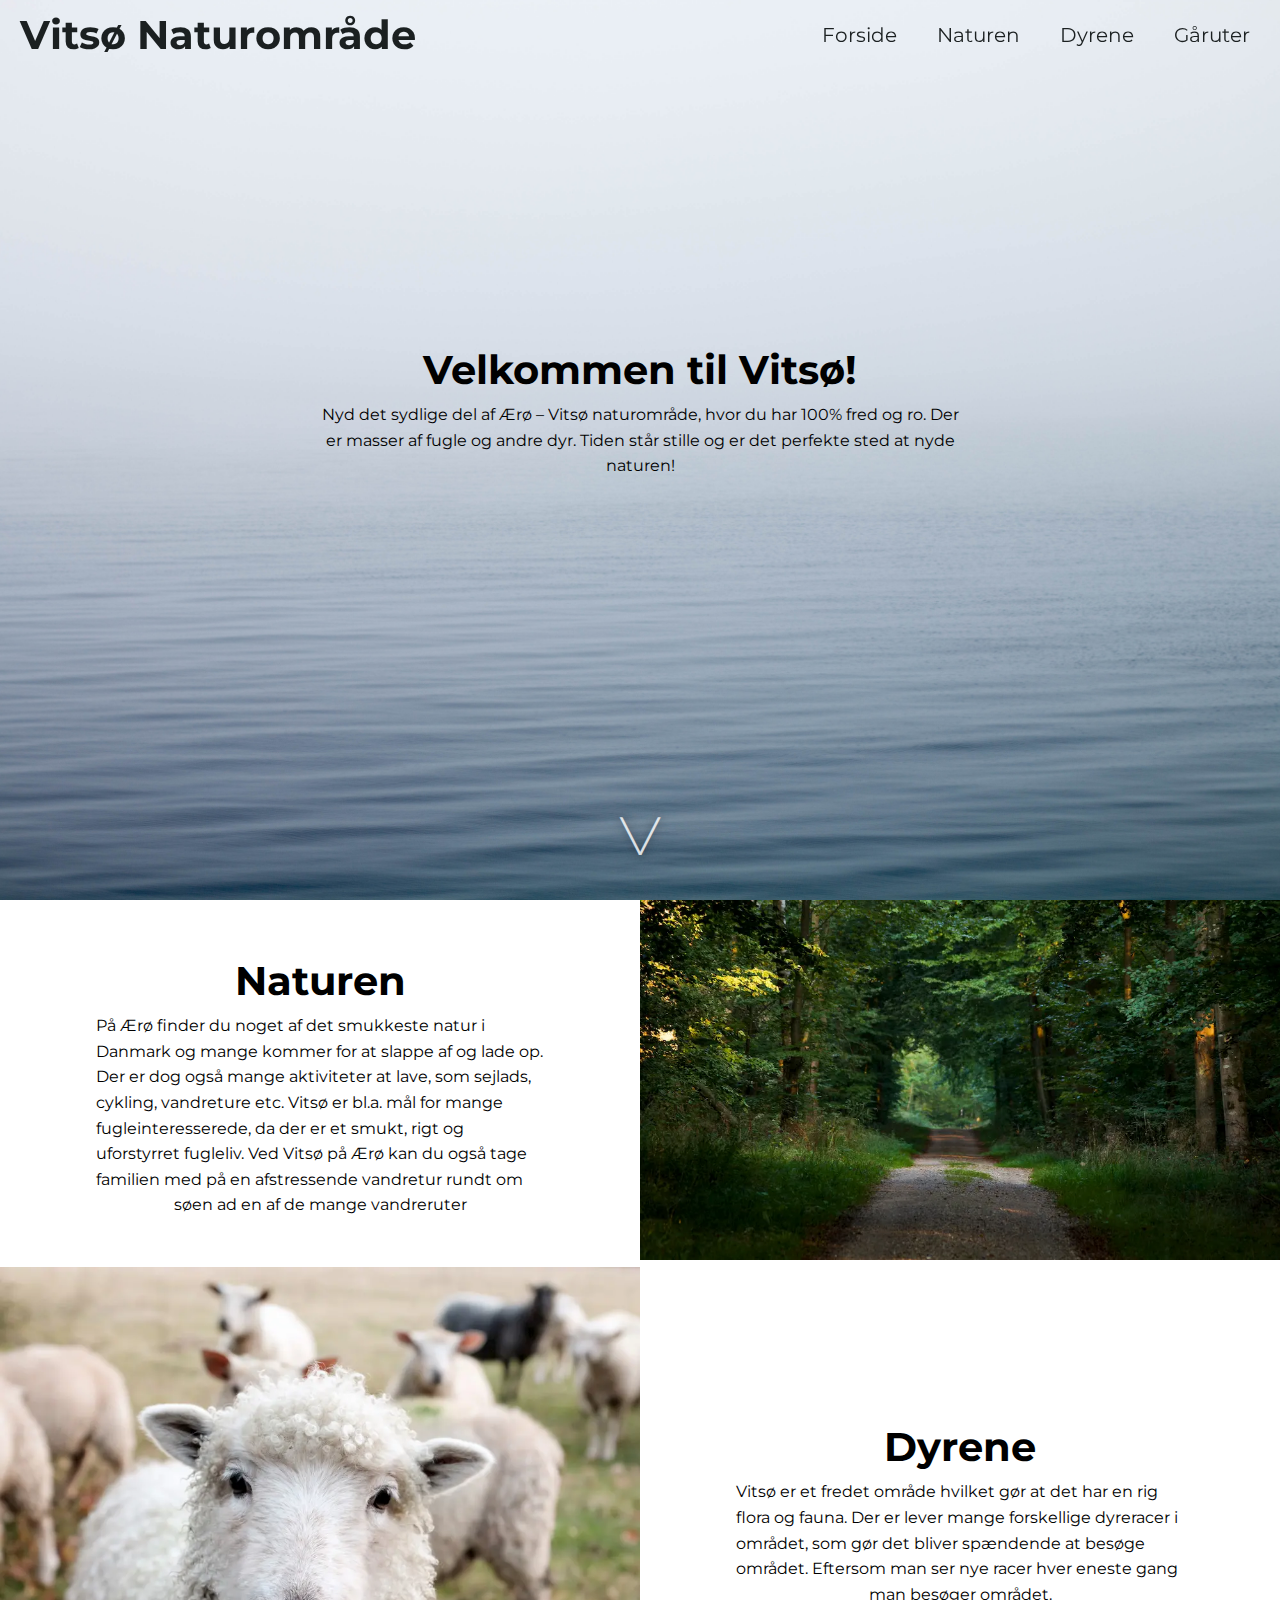
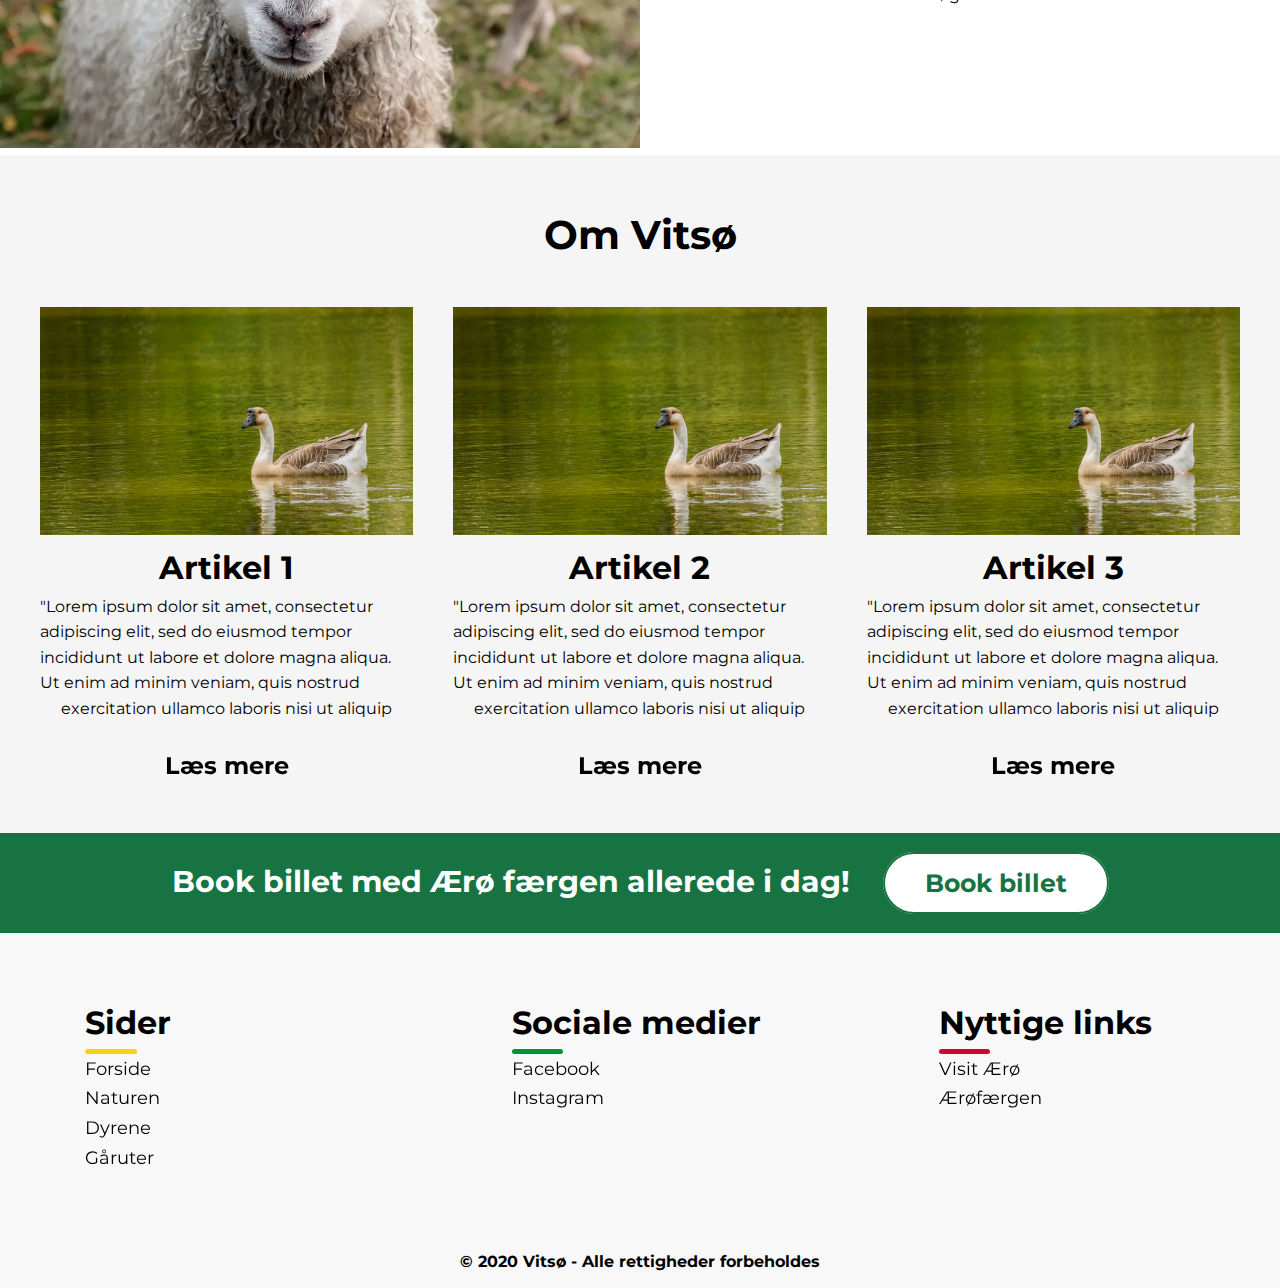
==== commit 95c32da2: "fjernelse af video - tilføjelse af artikler" ====
--- a/index.html
+++ b/index.html
@@ -96,15 +96,52 @@
     </div>
   </section>
 
-  <section>
-    <div>
-      <div>
-        <h2 class="videoTekst">Reklamefilm</h2>
-      </div>
-      <div class="reklameVideo">
-        <div class="videoWrapper">
-          <iframe src="https://www.youtube.com/embed/43UK_nOrSzc" width="960" height="540" frameborder="0"
-            allow="autoplay; fullscreen" allowfullscreen></iframe>
+  <section class="blog">
+    <h2 style="text-align: center;">Om Vitsø</h2>
+    <div class="blogGrid">
+      <div class="blogPost">
+        <div>
+          <img src="assets/greygoose.jpg" class="blogImg" alt="">
+        </div>
+        <div>
+          <h3>Artikel 1</h3>
+          <p class="blogSummary">"Lorem ipsum dolor sit amet, consectetur adipiscing elit, sed do eiusmod tempor
+            incididunt ut labore et
+            dolore magna aliqua. Ut enim ad minim veniam, quis nostrud exercitation ullamco laboris nisi ut aliquip
+          </p>
+          <br>
+
+          <a href="" class="blogReadMore hvr-underline-from-center">Læs mere</a>
+        </div>
+      </div>
+      <div class="blogPost">
+        <div>
+          <img src="assets/greygoose.jpg" class="blogImg" alt="">
+        </div>
+        <div>
+          <h3>Artikel 2</h3>
+          <p class="blogSummary">"Lorem ipsum dolor sit amet, consectetur adipiscing elit, sed do eiusmod tempor
+            incididunt ut labore et
+            dolore magna aliqua. Ut enim ad minim veniam, quis nostrud exercitation ullamco laboris nisi ut aliquip
+          </p>
+          <br>
+
+          <a href="" class="blogReadMore hvr-underline-from-center">Læs mere</a>
+        </div>
+      </div>
+      <div class="blogPost">
+        <div>
+          <img src="assets/greygoose.jpg" class="blogImg" alt="">
+        </div>
+        <div>
+          <h3>Artikel 3</h3>
+          <p class="blogSummary">"Lorem ipsum dolor sit amet, consectetur adipiscing elit, sed do eiusmod tempor
+            incididunt ut labore et
+            dolore magna aliqua. Ut enim ad minim veniam, quis nostrud exercitation ullamco laboris nisi ut aliquip
+          </p>
+          <br>
+
+          <a href="" class="blogReadMore hvr-underline-from-center">Læs mere</a>
         </div>
       </div>
     </div>
--- a/style.css
+++ b/style.css
@@ -190,8 +190,6 @@
   display: grid;
   text-align: center;
   grid-template-columns: repeat(2, 1fr);
-  /*padding-bottom: 4%;
-	*/
 }
 
 .frontpageGridText {
@@ -223,6 +221,8 @@
   border: 0;
 }
 
+
+
 #ruter {
   padding-top: 2.5%;
   padding-bottom: -0.5%;
@@ -291,6 +291,35 @@
 .undersideGridContent:hover {
   transform: scale(1.05);
   transition: 0.7s;
+}
+
+.blog {
+  text-align-last: center;
+
+  margin-top: 3rem;
+  margin-bottom: 3rem;
+}
+
+
+
+.blogGrid {
+  display: grid;
+  grid-template-columns: repeat(3, 1fr);
+  grid-gap: 2.5rem;
+  margin: 2.5rem;
+}
+
+
+
+.blogImg {
+  width: 100%;
+}
+
+.blogReadMore {
+  font-size: 1.5rem;
+  font-weight: bold;
+  text-align: center;
+
 }
 
 .callToAction {
@@ -371,10 +400,7 @@
   padding-bottom: 1%;
 }
 
-.slideShow {
-  padding-bottom: 4%;
-  background-color: white;
-}
+
 
 @media (max-width: 1000px) {
   .frontpageGrid {
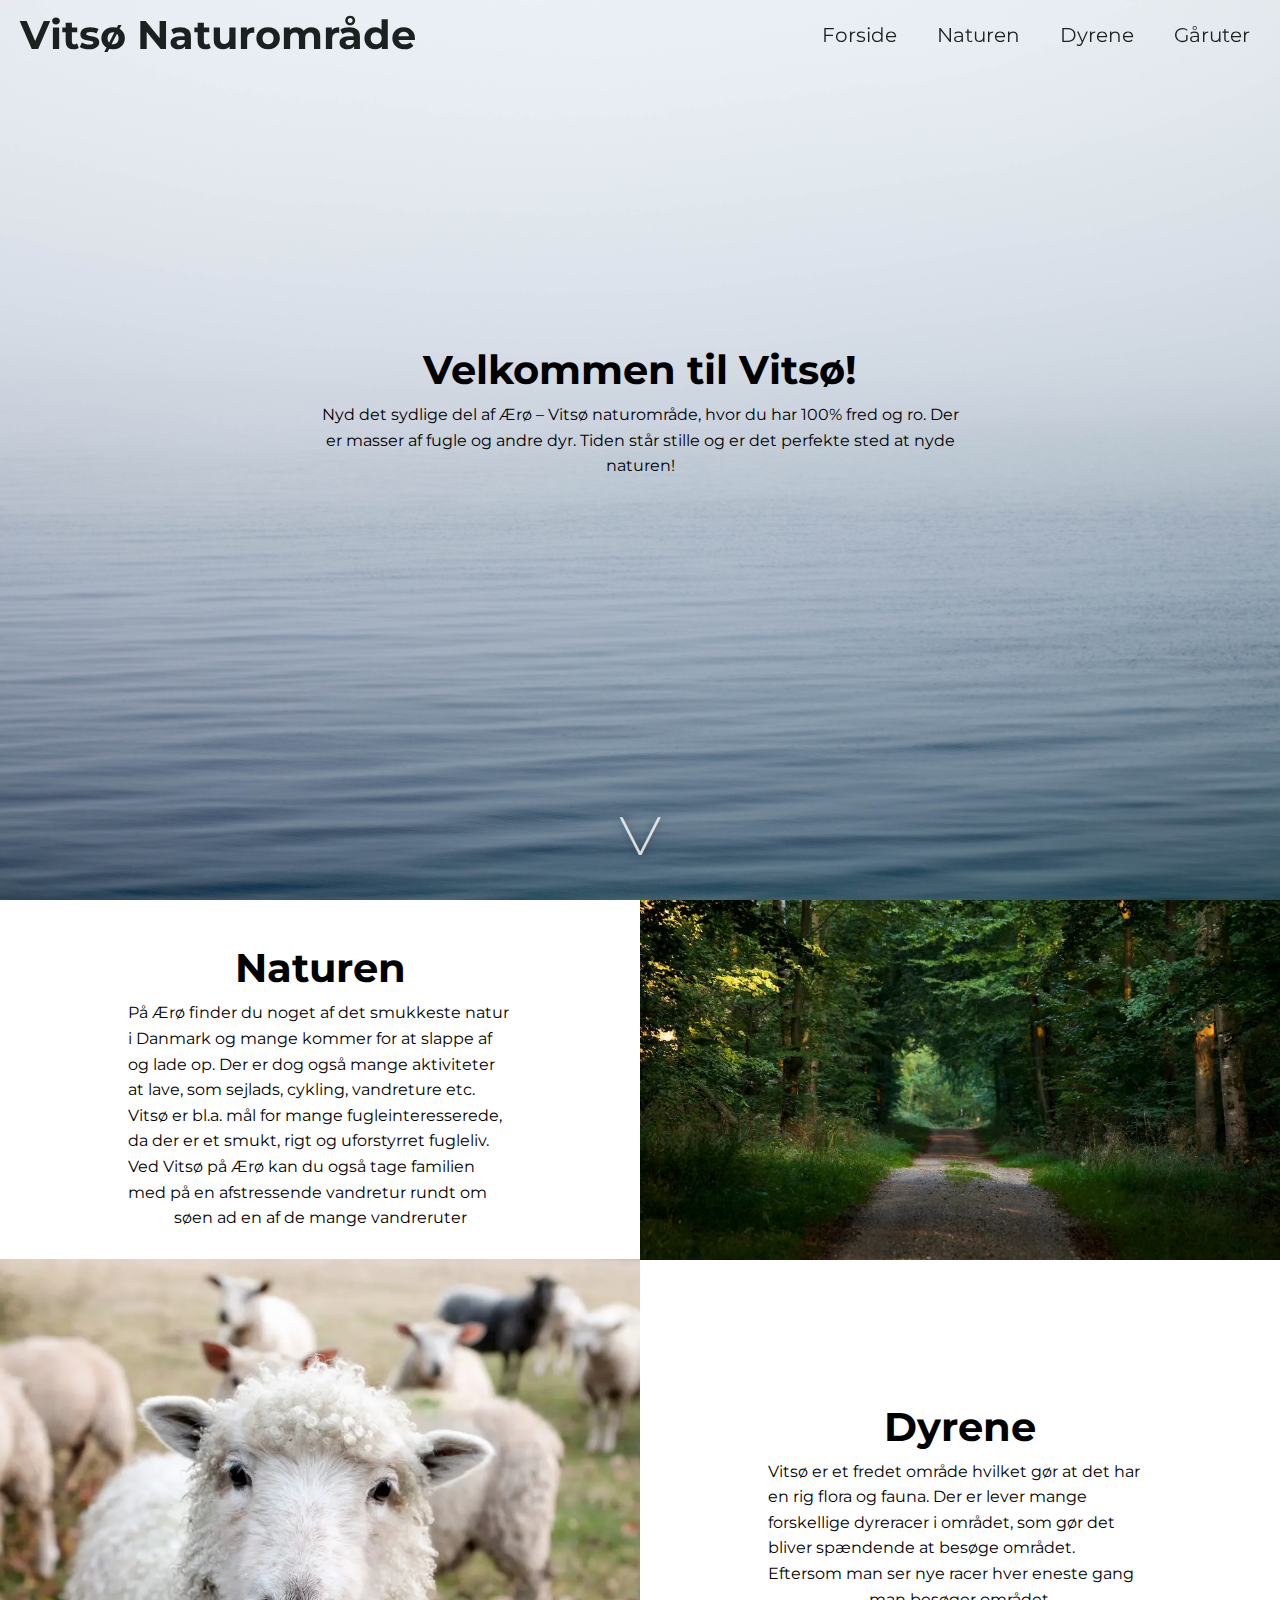
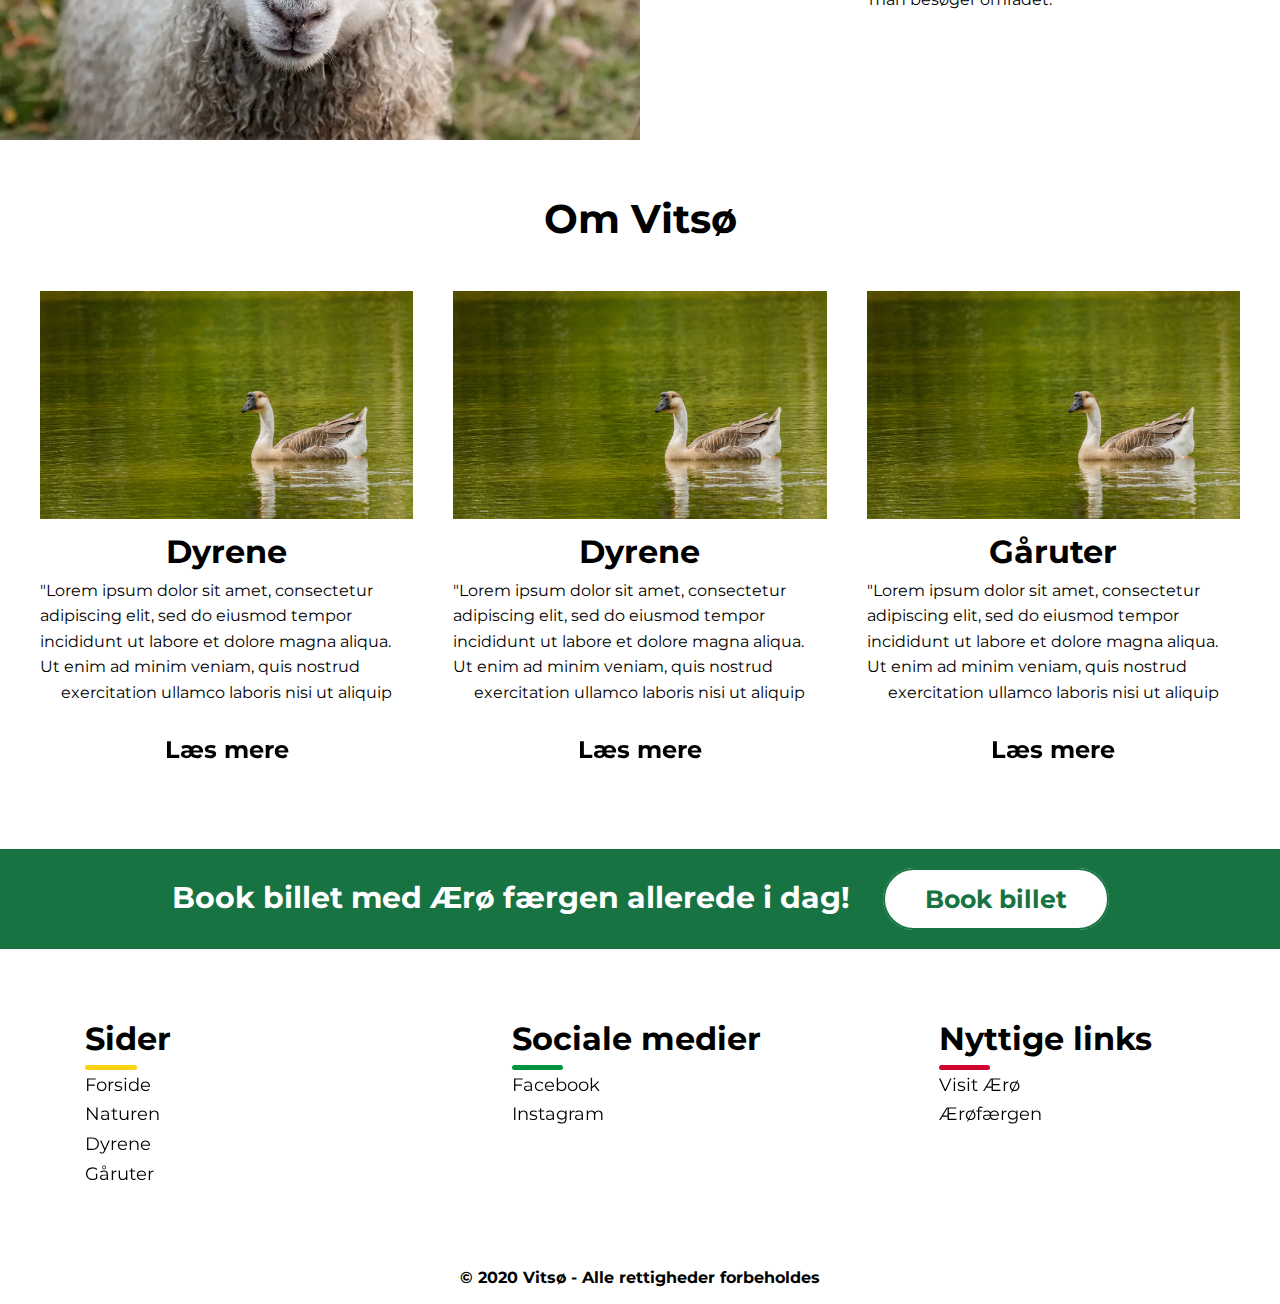
==== commit 88023344: "article layout" ====
--- a/index.html
+++ b/index.html
@@ -41,15 +41,14 @@
   </nav>
 
   <section>
-    <div id="start">
-      <div class="startHero">
-        <div class="startHeroText">
-          <h2>Velkommen til Vitsø!</h2>
-          <p>Nyd det sydlige del af Ærø – Vitsø naturområde, hvor du har 100% fred og ro. Der er masser af fugle og
-            andre dyr. Tiden står stille og er det perfekte sted at nyde naturen!</p>
-        </div>
-      </div>
-      <div class="top-panel" onclick="scrollIndicator()"></div>
+    <div class="startHero" id="start">
+      <div class="startHeroText">
+        <h2>Velkommen til Vitsø!</h2>
+        <p>Nyd det sydlige del af Ærø – Vitsø naturområde, hvor du har 100% fred og ro. Der er masser af fugle og
+          andre dyr. Tiden står stille og er det perfekte sted at nyde naturen!</p>
+      </div>
+    </div>
+    <div class="top-panel" onclick="scrollIndicator()"></div>
   </section>
 
   <section id="naturen">
@@ -104,7 +103,7 @@
           <img src="assets/greygoose.jpg" class="blogImg" alt="">
         </div>
         <div>
-          <h3>Artikel 1</h3>
+          <h3>Dyrene</h3>
           <p class="blogSummary">"Lorem ipsum dolor sit amet, consectetur adipiscing elit, sed do eiusmod tempor
             incididunt ut labore et
             dolore magna aliqua. Ut enim ad minim veniam, quis nostrud exercitation ullamco laboris nisi ut aliquip
@@ -119,7 +118,7 @@
           <img src="assets/greygoose.jpg" class="blogImg" alt="">
         </div>
         <div>
-          <h3>Artikel 2</h3>
+          <h3>Dyrene</h3>
           <p class="blogSummary">"Lorem ipsum dolor sit amet, consectetur adipiscing elit, sed do eiusmod tempor
             incididunt ut labore et
             dolore magna aliqua. Ut enim ad minim veniam, quis nostrud exercitation ullamco laboris nisi ut aliquip
@@ -134,7 +133,7 @@
           <img src="assets/greygoose.jpg" class="blogImg" alt="">
         </div>
         <div>
-          <h3>Artikel 3</h3>
+          <h3>Gåruter</h3>
           <p class="blogSummary">"Lorem ipsum dolor sit amet, consectetur adipiscing elit, sed do eiusmod tempor
             incididunt ut labore et
             dolore magna aliqua. Ut enim ad minim veniam, quis nostrud exercitation ullamco laboris nisi ut aliquip
--- a/style.css
+++ b/style.css
@@ -13,7 +13,6 @@
 
 body,
 html {
-  background-color: #f5f5f5;
   font-family: 'Montserrat', sans-serif;
   height: 100%;
   padding-top: 0;
@@ -31,6 +30,10 @@
 
 h4 {
   font-size: 150%;
+}
+
+.articleNavbar {
+  background-color: white;
 }
 
 nav {
@@ -158,6 +161,35 @@
   margin-top: 15%;
 }
 
+.articleHero {
+  background-image: url("assets/skov.jpg");
+  height: 40vh;
+  background-position: center;
+  background-repeat: no-repeat;
+  background-size: cover;
+  position: relative;
+}
+
+.articleHeroText {
+  text-align: center;
+  text-align-last: center;
+  position: absolute;
+  top: 50%;
+  left: 50%;
+  transform: translate(-50%, -50%);
+  color: white;
+}
+
+.articleHeroText h2 {
+  margin-top: 15%;
+}
+
+.articleText {
+  margin-top: 5%;
+  margin-left: 20%;
+  margin-right: 20%;
+}
+
 .top-panel::before {
   content: '╲╱';
   color: #fff;
@@ -173,6 +205,7 @@
   margin-left: -3rem;
   left: 50%;
   animation: bounce 1s ease infinite;
+  cursor: pointer;
 }
 
 @keyframes bounce {
@@ -190,10 +223,11 @@
   display: grid;
   text-align: center;
   grid-template-columns: repeat(2, 1fr);
+  margin-bottom: -8px;
 }
 
 .frontpageGridText {
-  width: 70%;
+  width: 60%;
   text-align: left;
   margin: auto;
   text-align-last: center;
@@ -233,65 +267,7 @@
   padding-bottom: 2.5%;
 }
 
-.videoTekst {
-  margin-top: 2.5%;
-  margin-bottom: -1.5%;
-}
-
-.reklameVideo {
-  text-align: center;
-  padding-top: 4%;
-  padding-bottom: 4%;
-  width: 70%;
-  height: auto;
-  margin: auto;
-}
-
-.videoWrapper {
-  position: relative;
-  padding-bottom: 56.25%;
-  /* 16:9 */
-  padding-top: 25px;
-  height: 0;
-}
-
-.videoWrapper iframe {
-  position: absolute;
-  top: 0;
-  left: 0;
-  width: 100%;
-  height: 100%;
-}
-
-.undersideGrid {
-  display: grid;
-  text-align: center;
-  grid-template-columns: repeat(3, 1fr);
-  margin: 0 auto;
-}
-
-.undersideGridContent {
-  position: relative;
-  text-align: center;
-  color: #FFFFFF;
-  padding: 1rem;
-}
-
-.undersideGridImg {
-  width: 100%;
-}
-
-.undersideGridText {
-  font-size: 25px;
-  position: absolute;
-  bottom: 1.5rem;
-  left: 1.5rem;
-}
-
-.undersideGridContent:hover {
-  transform: scale(1.05);
-  transition: 0.7s;
-}
+
 
 .blog {
   text-align-last: center;
@@ -355,7 +331,7 @@
 }
 
 footer {
-  background-color: #f8f8f8;
+  margin-top: 5rem;
 }
 
 .footerGrid {
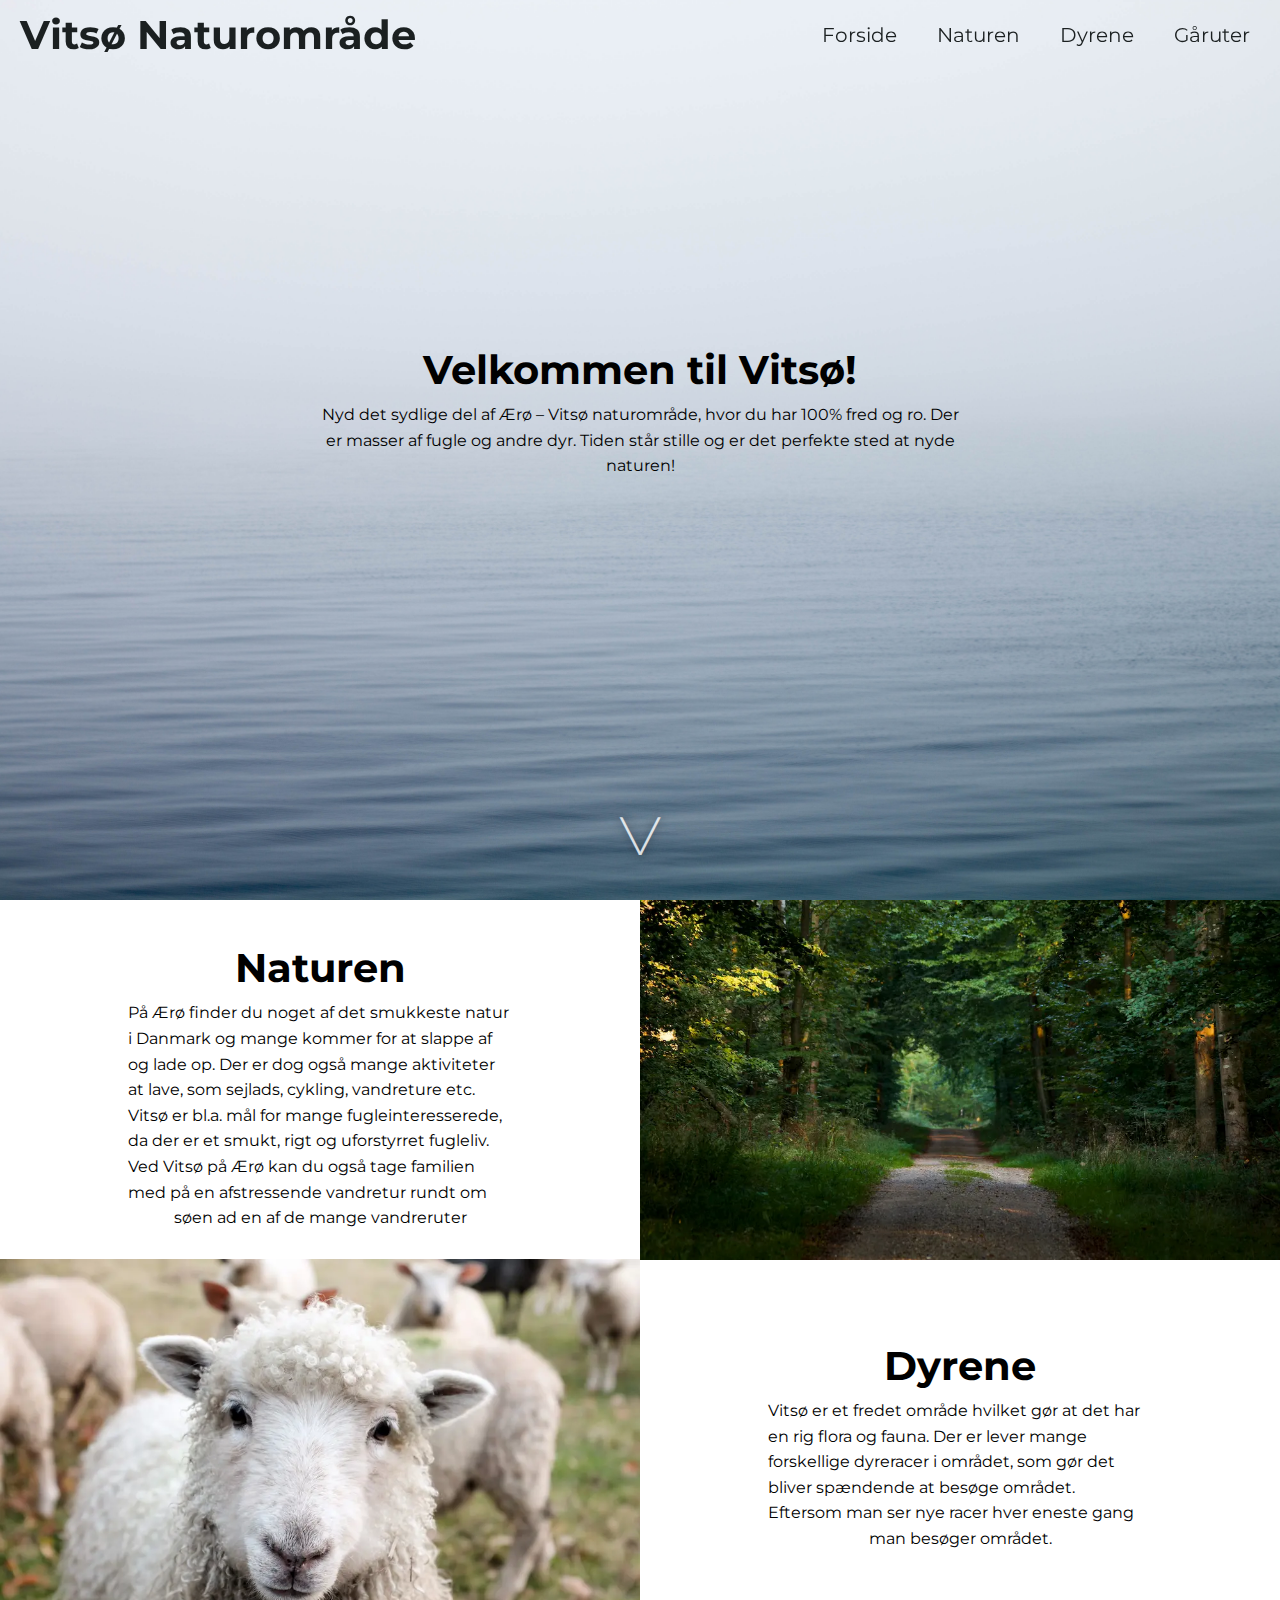
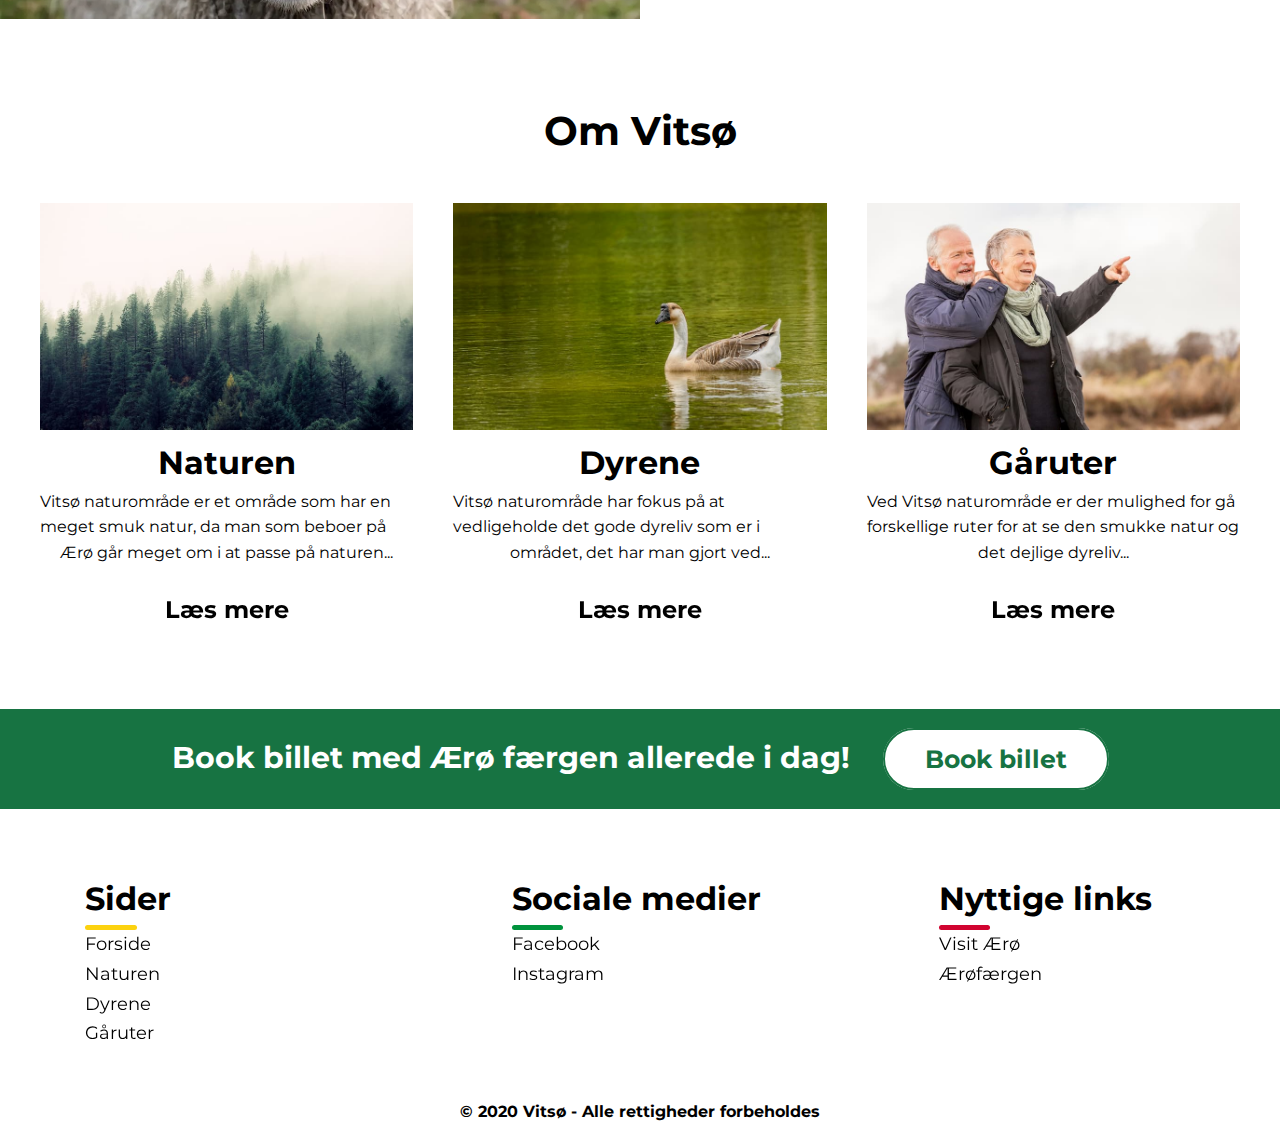
==== commit 3b34d02d: "Endelig version af hjemmeside før aflevering" ====
--- a/index.html
+++ b/index.html
@@ -29,13 +29,13 @@
         <a href="index.html#start" class="nav-links hvr-underline-from-center">Forside</a>
       </li>
       <li>
-        <a href="index.html#naturen" class="nav-links hvr-underline-from-center">Naturen</a>
+        <a href="naturen.html" class="nav-links hvr-underline-from-center">Naturen</a>
       </li>
       <li>
-        <a href="index.html#dyrene" class="nav-links hvr-underline-from-center">Dyrene</a>
+        <a href="dyrene.html" class="nav-links hvr-underline-from-center">Dyrene</a>
       </li>
       <li>
-        <a href="index.html#ruter" class="nav-links hvr-underline-from-center">Gåruter</a>
+        <a href="ruter.html" class="nav-links hvr-underline-from-center">Gåruter</a>
       </li>
     </ul>
   </nav>
@@ -63,8 +63,8 @@
       </div>
       <picture>
         <source srcset="assets/skov.webp" type="image/webp" class="frontpageGridImg" alt="billede af skov">
-        <source srcset="assets/skov.jpg" type="image/jpeg" class="frontpageGridImg" alt="billede af skov">
-        <img src="assets/skov.jpg" class="frontpageGridImg" alt="billede af skov">
+        <source srcset="assets/skovcutted.jpg" type="image/jpeg" class="frontpageGridImg" alt="billede af skov">
+        <img src="assets/skovcutted.jpg" class="frontpageGridImg" alt="billede af skov">
       </picture>
     </div>
   </section>
@@ -72,11 +72,11 @@
   <section id="dyrene">
     <div class="frontpageGrid">
       <picture>
-        <source srcset="assets/dyr.webp" type="image/webp" class="frontpageGridImg desktopGridImage"
+        <source srcset="assets/dyrcutted.webp" type="image/webp" class="frontpageGridImg desktopGridImage"
           alt="billede af en flok får">
-        <source srcset="assets/dyr.jpg" type="image/jpeg" class="frontpageGridImg desktopGridImage"
+        <source srcset="assets/dyrcutted.jpg" type="image/jpeg" class="frontpageGridImg desktopGridImage"
           alt="billede af en flok får">
-        <img src="assets/dyr.jpg" class="frontpageGridImg desktopGridImage" alt="billede af en flok får">
+        <img src="assets/dyrcutted.jpg" class="frontpageGridImg desktopGridImage" alt="billede af en flok får">
       </picture>
       <div class="frontpageGridText">
         <h2>Dyrene</h2>
@@ -86,61 +86,56 @@
         </p>
       </div>
       <picture>
-        <source srcset="assets/dyr.webp" type="image/webp" class="frontpageGridImg mobileGridImage"
+        <source srcset="assets/dyrcutted.webp" type="image/webp" class="frontpageGridImg mobileGridImage"
           alt="billede af en flok får">
-        <source srcset="assets/dyr.jpg" type="image/jpeg" class="frontpageGridImg mobileGridImage"
+        <source srcset="assets/dyrcutted.jpg" type="image/jpeg" class="frontpageGridImg mobileGridImage"
           alt="billede af en flok får">
-        <img src="assets/dyr.jpg" class="frontpageGridImg mobileGridImage" alt="billede af en flok får">
+        <img src="assets/dyrcutted.jpg" class="frontpageGridImg mobileGridImage" alt="billede af en flok får">
       </picture>
     </div>
   </section>
-
   <section class="blog">
     <h2 style="text-align: center;">Om Vitsø</h2>
     <div class="blogGrid">
       <div class="blogPost">
         <div>
-          <img src="assets/greygoose.jpg" class="blogImg" alt="">
+          <img src="assets/skov2cutted.jpg" class="blogImg" alt="">
         </div>
         <div>
-          <h3>Dyrene</h3>
-          <p class="blogSummary">"Lorem ipsum dolor sit amet, consectetur adipiscing elit, sed do eiusmod tempor
-            incididunt ut labore et
-            dolore magna aliqua. Ut enim ad minim veniam, quis nostrud exercitation ullamco laboris nisi ut aliquip
-          </p>
+          <h3>Naturen</h3>
+          <p class="blogSummary">Vitsø naturområde er et område som har en meget smuk natur, da man som beboer på Ærø
+            går meget om i at
+            passe på naturen... </p>
           <br>
-
-          <a href="" class="blogReadMore hvr-underline-from-center">Læs mere</a>
+          <a href="naturen.html" class="blogReadMore hvr-underline-from-center">Læs mere</a>
         </div>
       </div>
       <div class="blogPost">
         <div>
-          <img src="assets/greygoose.jpg" class="blogImg" alt="">
+          <img src="assets/greygoosecutted.jpg" class="blogImg" alt="">
         </div>
         <div>
           <h3>Dyrene</h3>
-          <p class="blogSummary">"Lorem ipsum dolor sit amet, consectetur adipiscing elit, sed do eiusmod tempor
-            incididunt ut labore et
-            dolore magna aliqua. Ut enim ad minim veniam, quis nostrud exercitation ullamco laboris nisi ut aliquip
+          <p class="blogSummary">Vitsø naturområde har fokus på at vedligeholde det gode dyreliv som er i området, det
+            har man gjort ved...
           </p>
           <br>
-
-          <a href="" class="blogReadMore hvr-underline-from-center">Læs mere</a>
+          <a href="dyrene.html" class="blogReadMore hvr-underline-from-center">Læs mere</a>
         </div>
       </div>
       <div class="blogPost">
         <div>
-          <img src="assets/greygoose.jpg" class="blogImg" alt="">
+          <img src="assets/oldpeoplecutted.jpg" class="blogImg" alt="">
         </div>
         <div>
           <h3>Gåruter</h3>
-          <p class="blogSummary">"Lorem ipsum dolor sit amet, consectetur adipiscing elit, sed do eiusmod tempor
-            incididunt ut labore et
-            dolore magna aliqua. Ut enim ad minim veniam, quis nostrud exercitation ullamco laboris nisi ut aliquip
+          <p class="blogSummary">Ved Vitsø naturområde er der mulighed for gå forskellige ruter for at se den smukke
+            natur og det dejlige
+            dyreliv...
           </p>
           <br>
 
-          <a href="" class="blogReadMore hvr-underline-from-center">Læs mere</a>
+          <a href="ruter.html" class="blogReadMore hvr-underline-from-center">Læs mere</a>
         </div>
       </div>
     </div>
@@ -150,7 +145,7 @@
     <div class="callToAction">
       <span>
         Book billet med Ærø færgen allerede i dag!
-        <a href="case.html" class="book">Book billet</a>
+        <a href="https://www.aeroe-ferry.dk/da/" class="book" rel="nofollow" target="_blank">Book billet</a>
       </span>
     </div>
     <div class="footerGrid">
@@ -158,51 +153,31 @@
         <h3>Sider</h3>
         <hr class="hr1">
         <ul>
-          <a href="" class="hvr-underline-from-center">
-            <li>Forside</li>
-          </a>
-          <br>
-          <a href="" class="hvr-underline-from-center">
-            <li>Naturen</li>
-          </a>
-          <br>
-          <a href="" class="hvr-underline-from-center">
-            <li>Dyrene</li>
-          </a>
-          <br>
-          <a href="" class="hvr-underline-from-center">
-            <li>Gåruter</li>
-          </a>
+          <li> <a href="index.html" class="hvr-underline-from-center"> Forside </a></li>
+          <li> <a href="naturen.html" class="hvr-underline-from-center"> Naturen </a></li>
+          <li> <a href="dyrene.html" class="hvr-underline-from-center"> Dyrene </a></li>
+          <li> <a href="ruter.html" class="hvr-underline-from-center"> Gåruter </a></li>
         </ul>
-        <br>
       </div>
       <div class="footerGridText">
         <h3>Sociale medier</h3>
         <hr class="hr2">
         <ul>
-          <a href="" class="hvr-underline-from-center">
-            <li>Facebook </li>
-          </a>
-          <br>
-          <a href="" class="hvr-underline-from-center">
-            <li>Instagram</li>
-          </a>
+          <li> <a href="#" class="hvr-underline-from-center">Facebook </a></li>
+          <li> <a href="#" class="hvr-underline-from-center"> Instagram </a></li>
         </ul>
-        <br>
       </div>
       <div class="footerGridText">
         <h3>Nyttige links</h3>
         <hr class="hr3">
         <ul>
-          <a href="" class="hvr-underline-from-center">
-            <li>Visit Ærø </li>
-          </a>
-          <br>
-          <a href="" class="hvr-underline-from-center">
-            <li>Ærøfærgen </li>
-          </a>
+          <li> <a href="https://www.visitaeroe.dk/" class="hvr-underline-from-center" rel="nofollow" target="_blank">
+              Visit Ærø </a>
+          </li>
+          <li> <a href="https://www.aeroe-ferry.dk/da/" class="hvr-underline-from-center" rel="nofollow"
+              target="_blank"> Ærøfærgen </a>
+          </li>
         </ul>
-        <br>
       </div>
     </div>
     <div class="footerCopyright">
--- a/style.css
+++ b/style.css
@@ -33,7 +33,7 @@
 }
 
 .articleNavbar {
-  background-color: white;
+  background-color: #f8f8f8;
 }
 
 nav {
@@ -161,7 +161,25 @@
   margin-top: 15%;
 }
 
-.articleHero {
+.articleHero1 {
+  background-image: url("assets/skov2.jpg");
+  height: 40vh;
+  background-position: center;
+  background-repeat: no-repeat;
+  background-size: cover;
+  position: relative;
+}
+
+.articleHero2 {
+  background-image: url("assets/dyr.jpg");
+  height: 40vh;
+  background-position: center;
+  background-repeat: no-repeat;
+  background-size: cover;
+  position: relative;
+}
+
+.articleHero3 {
   background-image: url("assets/skov.jpg");
   height: 40vh;
   background-position: center;
@@ -255,8 +273,6 @@
   border: 0;
 }
 
-
-
 #ruter {
   padding-top: 2.5%;
   padding-bottom: -0.5%;
@@ -267,16 +283,11 @@
   padding-bottom: 2.5%;
 }
 
-
-
 .blog {
   text-align-last: center;
-
-  margin-top: 3rem;
+  margin-top: 5rem;
   margin-bottom: 3rem;
 }
-
-
 
 .blogGrid {
   display: grid;
@@ -285,8 +296,6 @@
   margin: 2.5rem;
 }
 
-
-
 .blogImg {
   width: 100%;
 }
@@ -295,7 +304,6 @@
   font-size: 1.5rem;
   font-weight: bold;
   text-align: center;
-
 }
 
 .callToAction {
@@ -332,6 +340,13 @@
 
 footer {
   margin-top: 5rem;
+  list-style-type: none;
+}
+
+footer ul {
+  list-style-type: none;
+  margin: 0;
+  padding: 0;
 }
 
 .footerGrid {
@@ -376,15 +391,6 @@
   padding-bottom: 1%;
 }
 
-
-
-@media (max-width: 1000px) {
-  .frontpageGrid {
-    grid-template-columns: repeat(1, 1fr);
-    grid-gap: 1rem;
-  }
-}
-
 @media screen and (min-width: 1000px) {
   #navbar {
     display: flex;
@@ -431,22 +437,27 @@
   .desktopGridImage {
     display: none;
   }
+
+  .blogGrid {
+    grid-template-columns: repeat(1, 1fr);
+  }
+
+  .callToAction {
+    display: none;
+  }
+
+  .footerGrid {
+    grid-template-columns: repeat(1, 1fr);
+  }
+
+  .frontpageGrid {
+    grid-template-columns: repeat(1, 1fr);
+    grid-gap: 1rem;
+  }
 }
 
 @media (min-width: 900px) {
   .mobileGridImage {
     display: none;
   }
-}
-
-@media (max-width:900px) {
-  .callToAction {
-    display: none;
-  }
-}
-
-@media (max-width: 900px) {
-  .footerGrid {
-    grid-template-columns: repeat(1, 1fr);
-  }
 }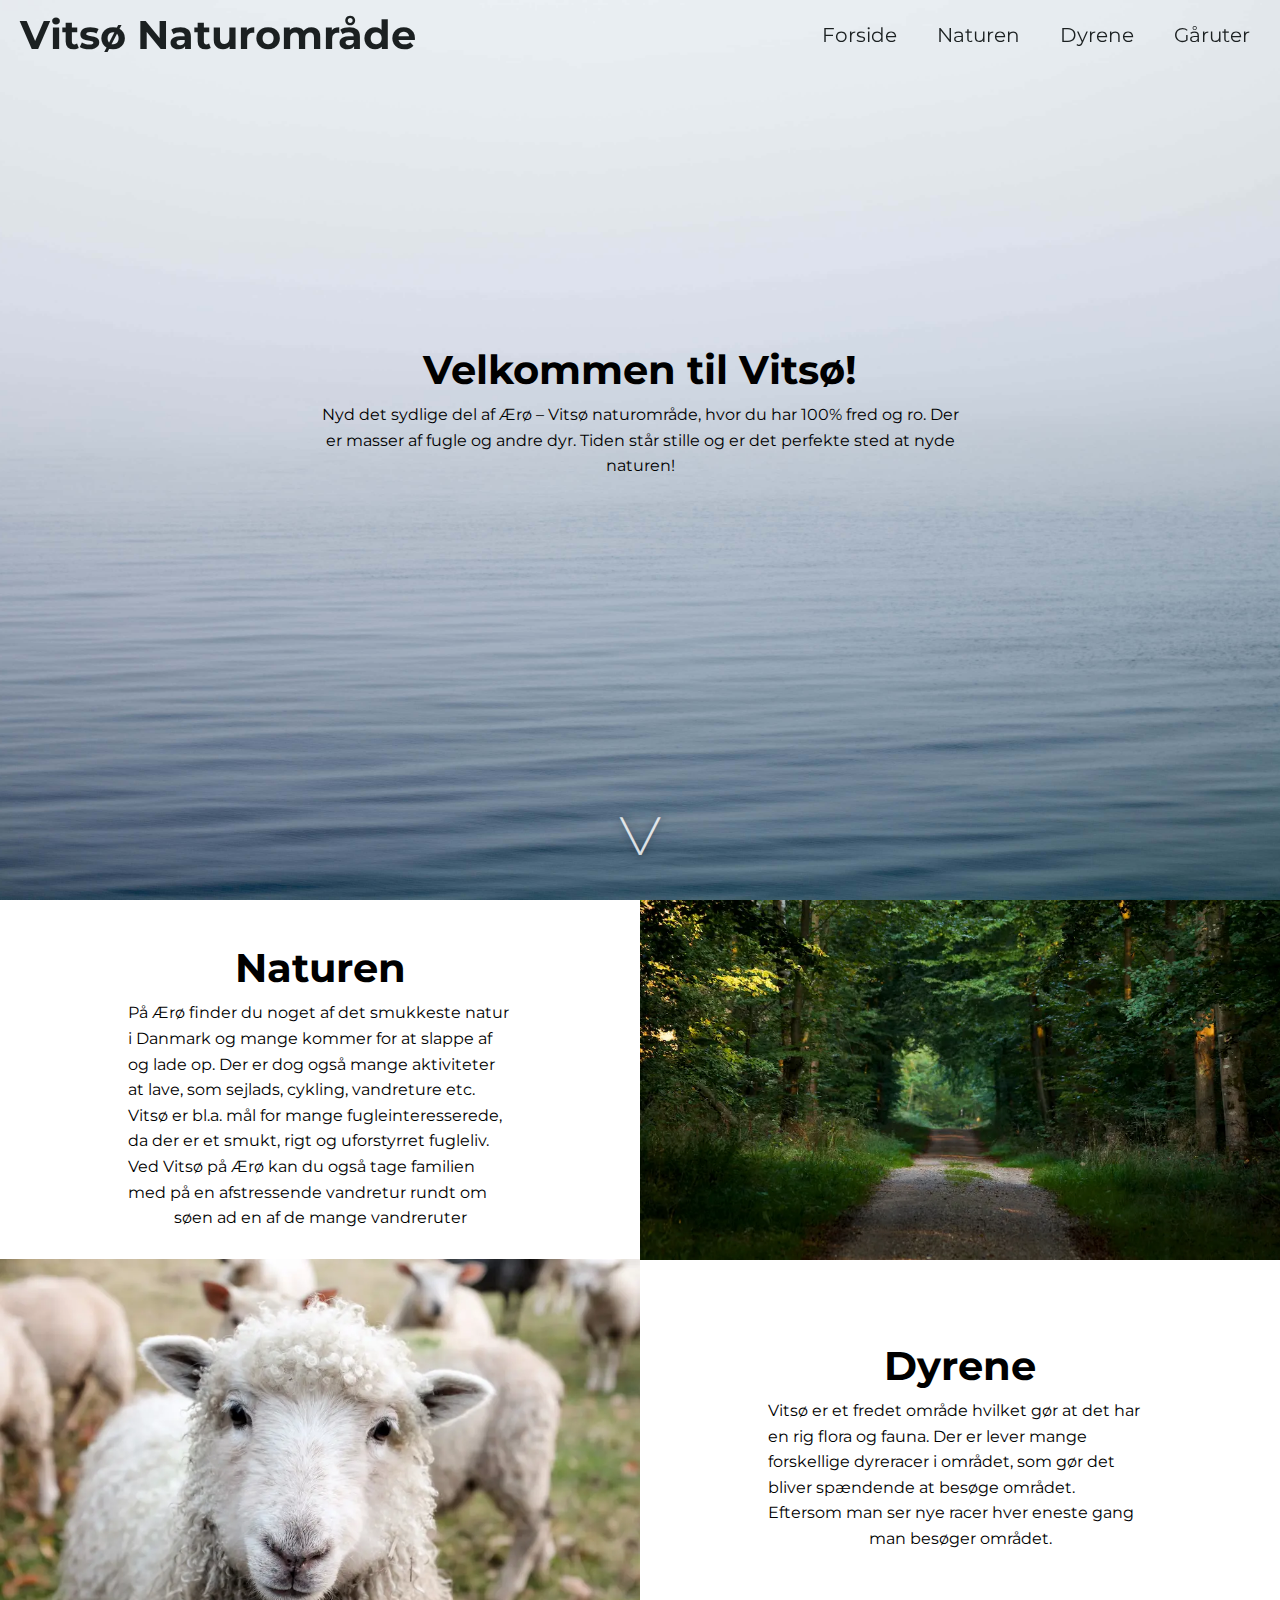
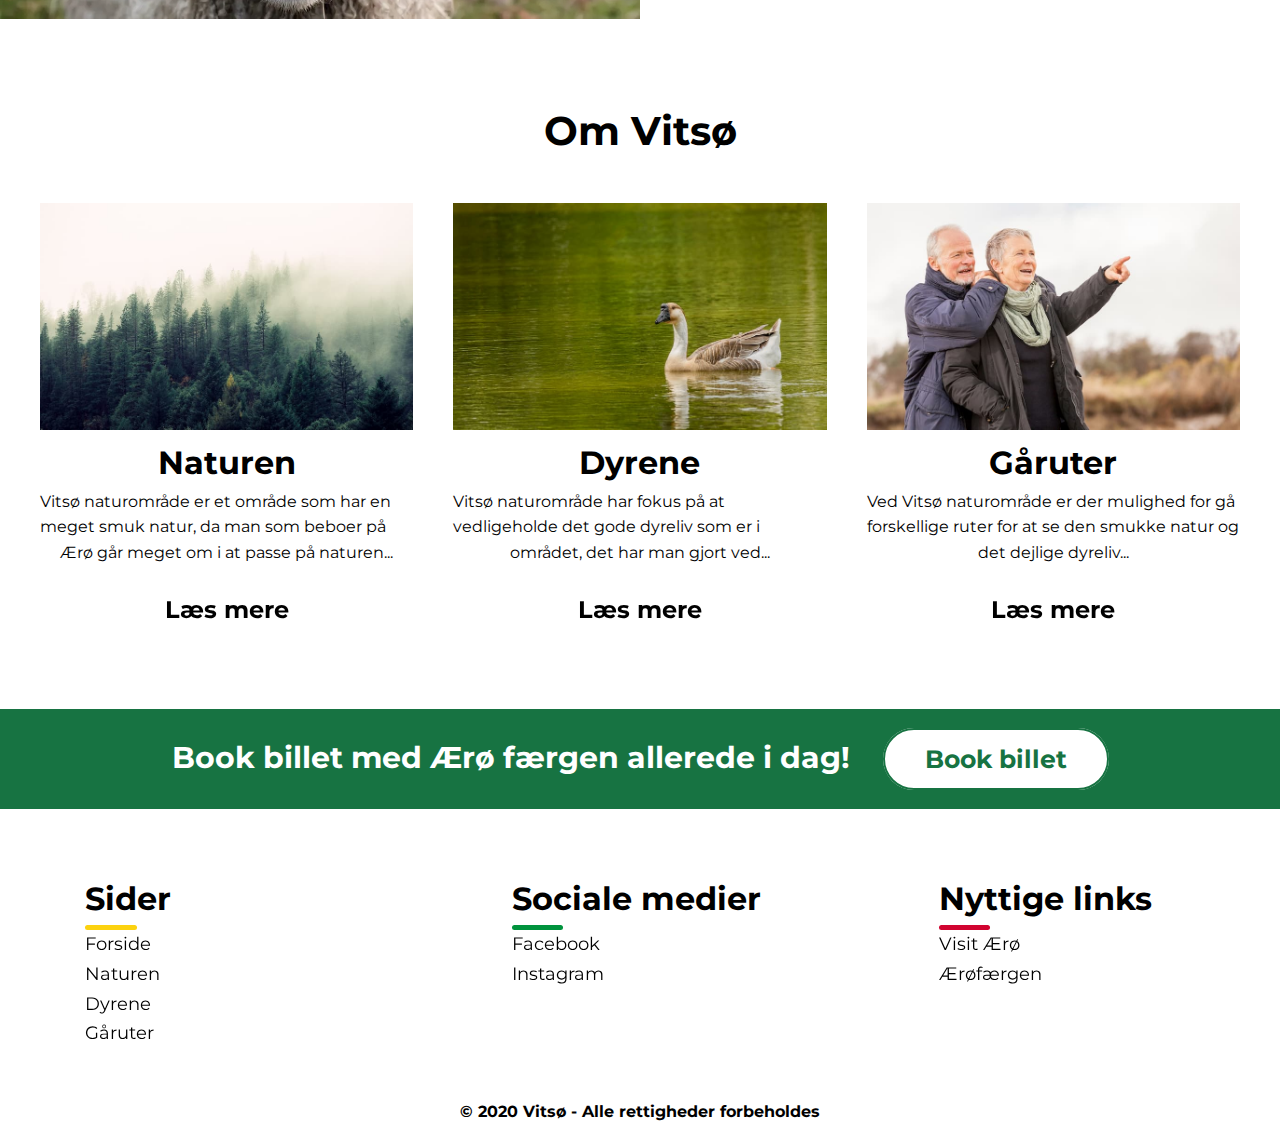
==== commit 48a9ccd2: "Validering af html/css + seo" ====
--- a/index.html
+++ b/index.html
@@ -7,10 +7,11 @@
   <meta http-equiv="X-UA-Compatible" content="ie=edge">
   <title>Vitsø Naturområde</title>
   <link rel="stylesheet" href="style.css">
-  <link rel="stylesheet" href="https://cdnjs.cloudflare.com/ajax/libs/font-awesome/5.11.2/css/all.min.css">
   <script src="javascript.js" defer></script>
   <meta name="description"
     content="Søen Vitsø er et fredet naturområde på det sydlige Ærø. Denne klimavenlige sø er bestemt et besøg værd, så hvis man er glad for vand, natur, fugle og frisk luft er Vitsø et must. ">
+  <link rel="stylesheet" href="https://cdnjs.cloudflare.com/ajax/libs/font-awesome/5.11.2/css/all.min.css">
+
   <link href="https://fonts.googleapis.com/css?family=Montserrat&display=swap" rel="stylesheet">
 
 </head>
@@ -62,8 +63,8 @@
           vandretur rundt om søen ad en af de mange vandreruter</p>
       </div>
       <picture>
-        <source srcset="assets/skov.webp" type="image/webp" class="frontpageGridImg" alt="billede af skov">
-        <source srcset="assets/skovcutted.jpg" type="image/jpeg" class="frontpageGridImg" alt="billede af skov">
+        <source srcset="assets/skov.webp" type="image/webp" class="frontpageGridImg">
+        <source srcset="assets/skovcutted.jpg" type="image/jpeg" class="frontpageGridImg">
         <img src="assets/skovcutted.jpg" class="frontpageGridImg" alt="billede af skov">
       </picture>
     </div>
@@ -72,10 +73,8 @@
   <section id="dyrene">
     <div class="frontpageGrid">
       <picture>
-        <source srcset="assets/dyrcutted.webp" type="image/webp" class="frontpageGridImg desktopGridImage"
-          alt="billede af en flok får">
-        <source srcset="assets/dyrcutted.jpg" type="image/jpeg" class="frontpageGridImg desktopGridImage"
-          alt="billede af en flok får">
+        <source srcset="assets/dyrcutted.webp" type="image/webp" class="frontpageGridImg desktopGridImage">
+        <source srcset="assets/dyrcutted.jpg" type="image/jpeg" class="frontpageGridImg desktopGridImage">
         <img src="assets/dyrcutted.jpg" class="frontpageGridImg desktopGridImage" alt="billede af en flok får">
       </picture>
       <div class="frontpageGridText">
@@ -86,10 +85,8 @@
         </p>
       </div>
       <picture>
-        <source srcset="assets/dyrcutted.webp" type="image/webp" class="frontpageGridImg mobileGridImage"
-          alt="billede af en flok får">
-        <source srcset="assets/dyrcutted.jpg" type="image/jpeg" class="frontpageGridImg mobileGridImage"
-          alt="billede af en flok får">
+        <source srcset="assets/dyrcutted.webp" type="image/webp" class="frontpageGridImg mobileGridImage">
+        <source srcset="assets/dyrcutted.jpg" type="image/jpeg" class="frontpageGridImg mobileGridImage">
         <img src="assets/dyrcutted.jpg" class="frontpageGridImg mobileGridImage" alt="billede af en flok får">
       </picture>
     </div>
@@ -145,7 +142,8 @@
     <div class="callToAction">
       <span>
         Book billet med Ærø færgen allerede i dag!
-        <a href="https://www.aeroe-ferry.dk/da/" class="book" rel="nofollow" target="_blank">Book billet</a>
+        <a href="https://www.aeroe-ferry.dk/da/" class="book" rel="noopener noreferrer nofollow" target="_blank">Book
+          billet</a>
       </span>
     </div>
     <div class="footerGrid">
@@ -171,11 +169,11 @@
         <h3>Nyttige links</h3>
         <hr class="hr3">
         <ul>
-          <li> <a href="https://www.visitaeroe.dk/" class="hvr-underline-from-center" rel="nofollow" target="_blank">
-              Visit Ærø </a>
+          <li> <a href="https://www.visitaeroe.dk/" class="hvr-underline-from-center" rel="noopener noreferrer nofollow"
+              target="_blank"> Visit Ærø </a>
           </li>
-          <li> <a href="https://www.aeroe-ferry.dk/da/" class="hvr-underline-from-center" rel="nofollow"
-              target="_blank"> Ærøfærgen </a>
+          <li> <a href="https://www.aeroe-ferry.dk/da/" class="hvr-underline-from-center"
+              rel="noopener noreferrer nofollow" target="_blank"> Ærøfærgen </a>
           </li>
         </ul>
       </div>
--- a/style.css
+++ b/style.css
@@ -140,7 +140,7 @@
 }
 
 .startHero {
-  background-image: url("assets/vand.jpg");
+  background-image: url("assets/vandcutted.jpg");
   height: 100vh;
   background-position: center;
   background-repeat: no-repeat;
